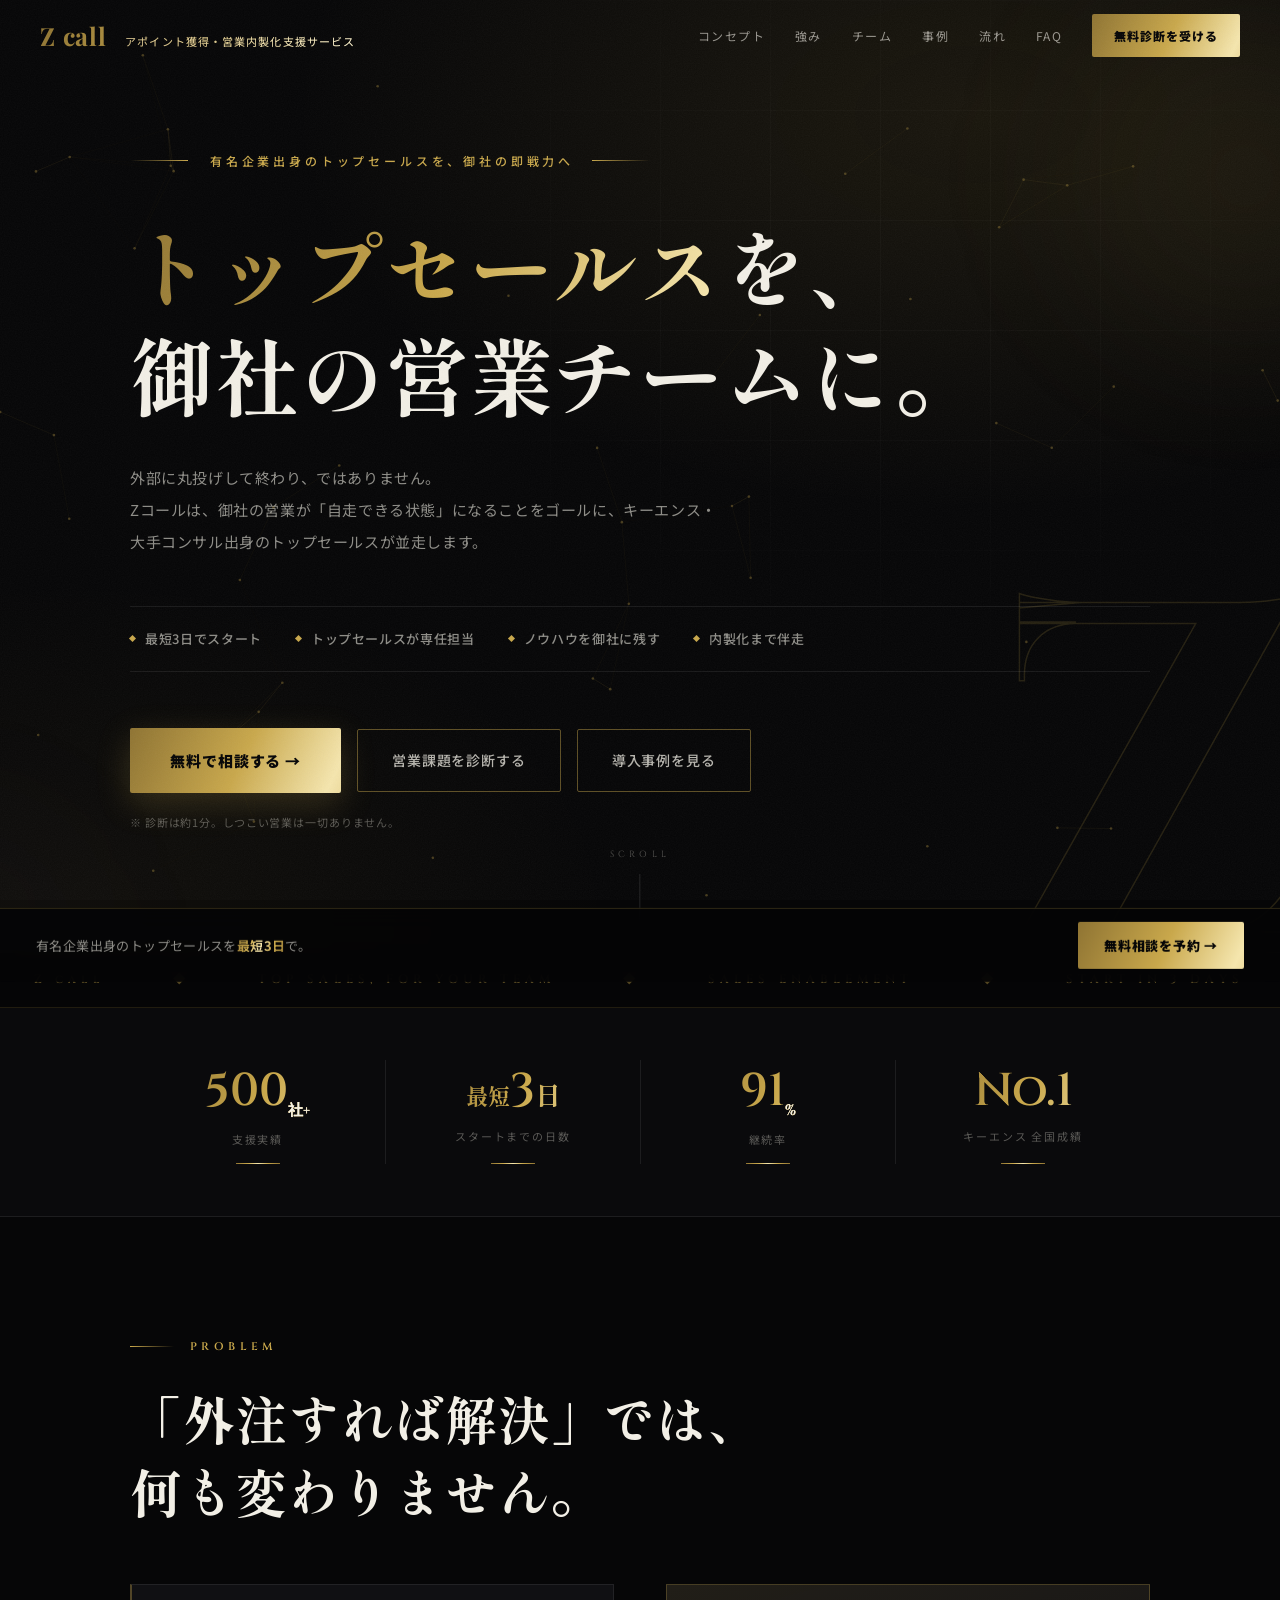
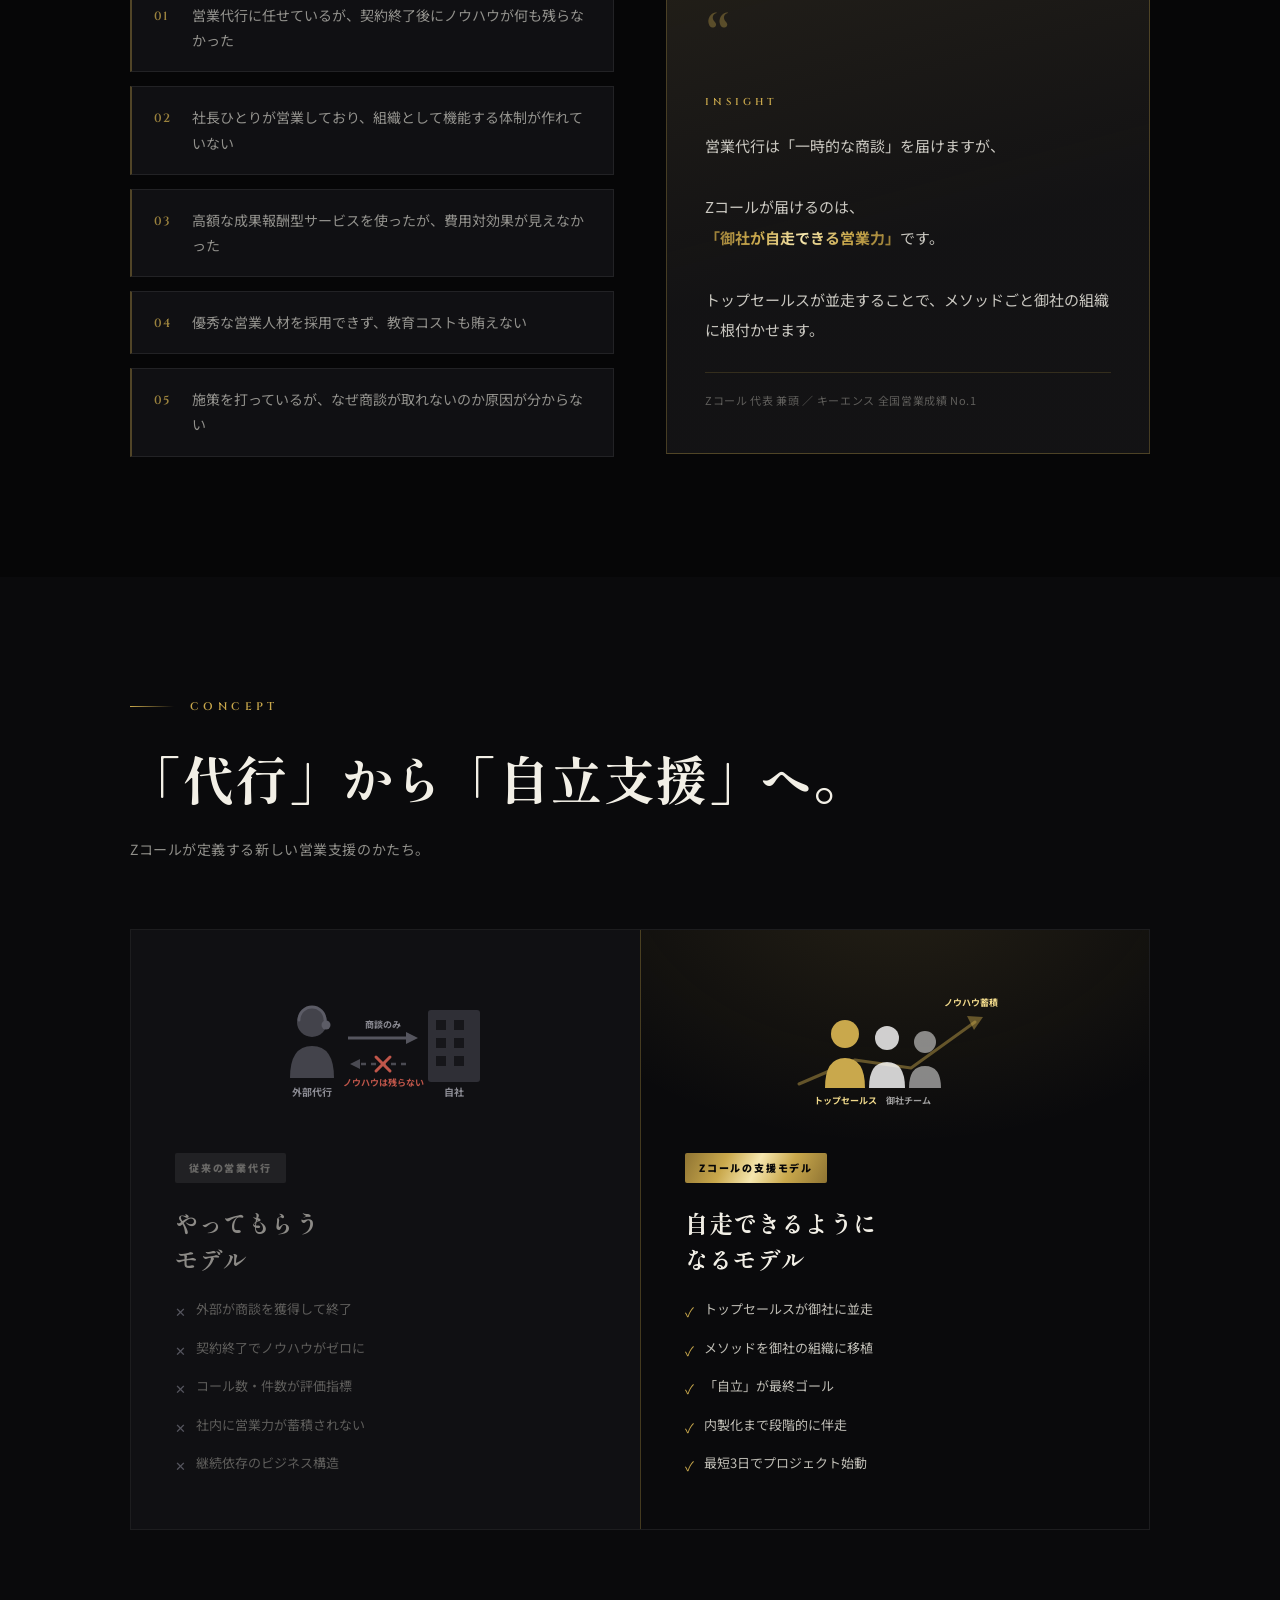
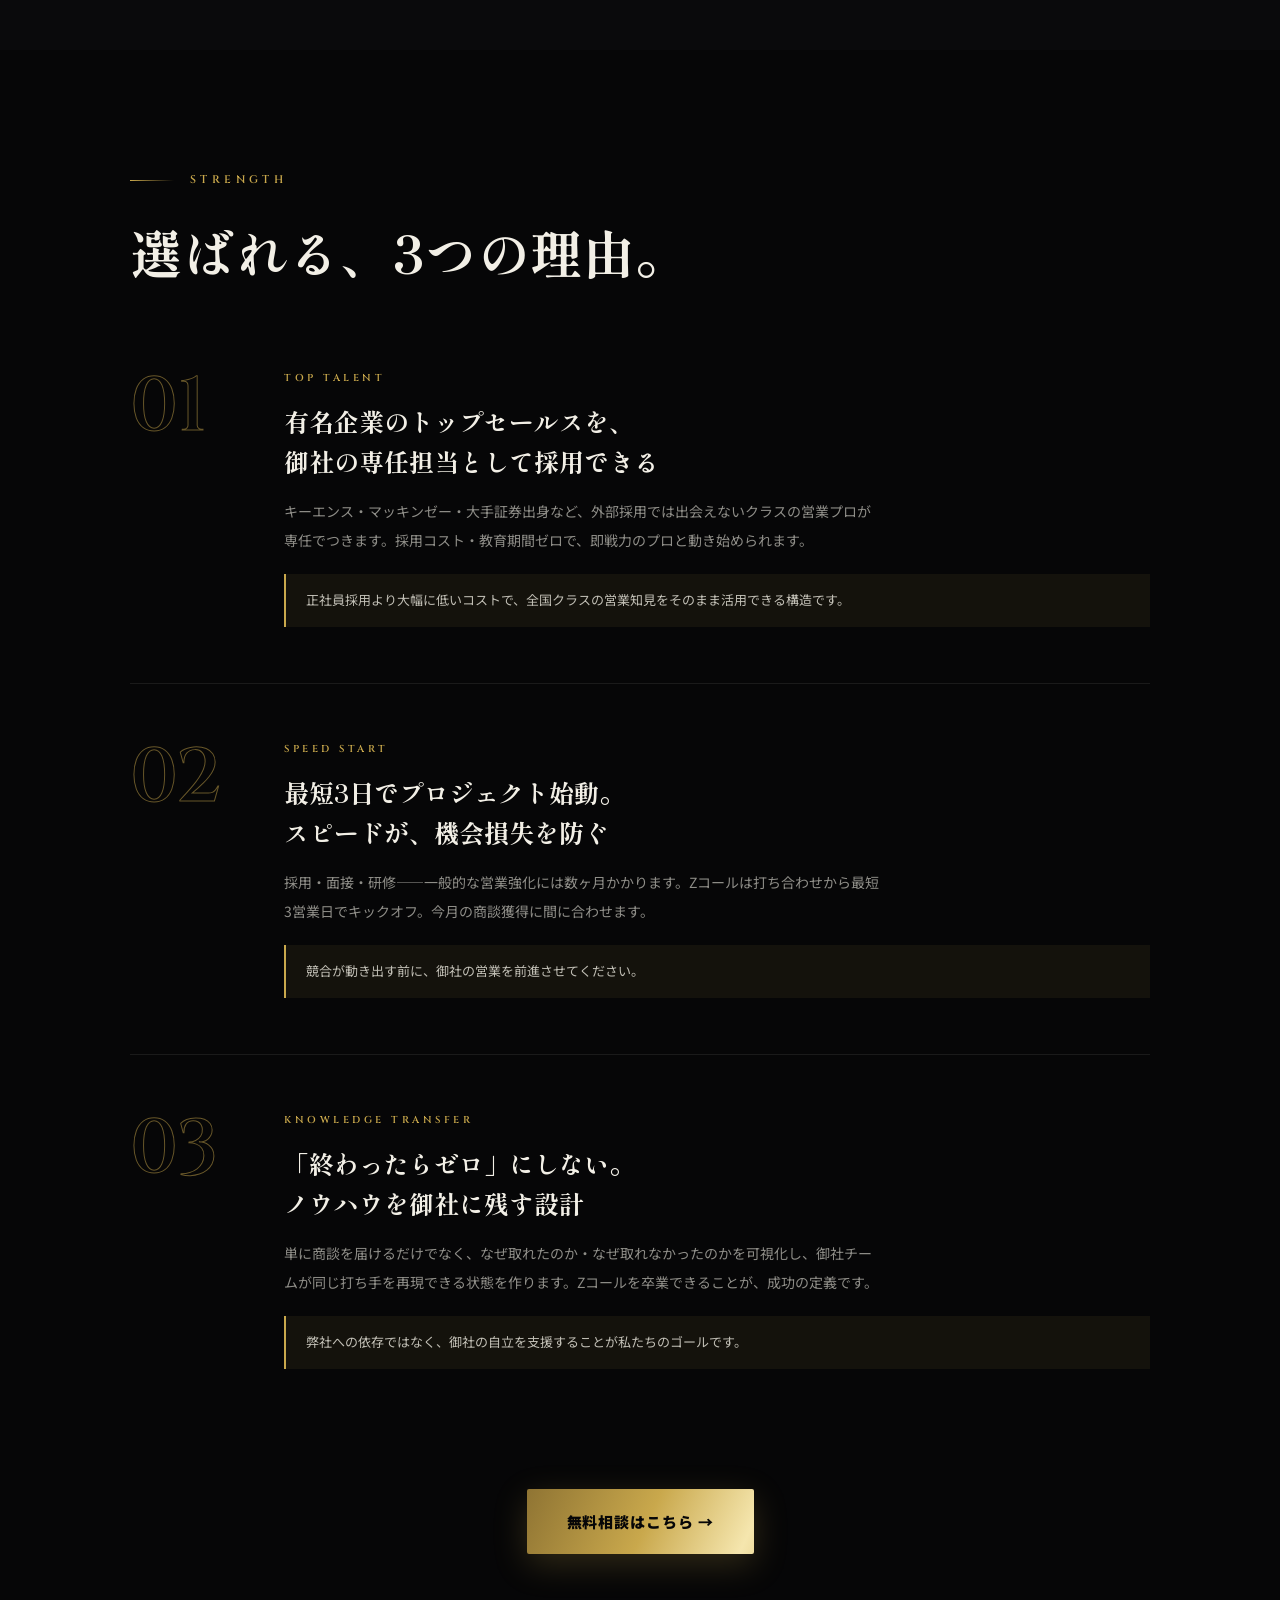
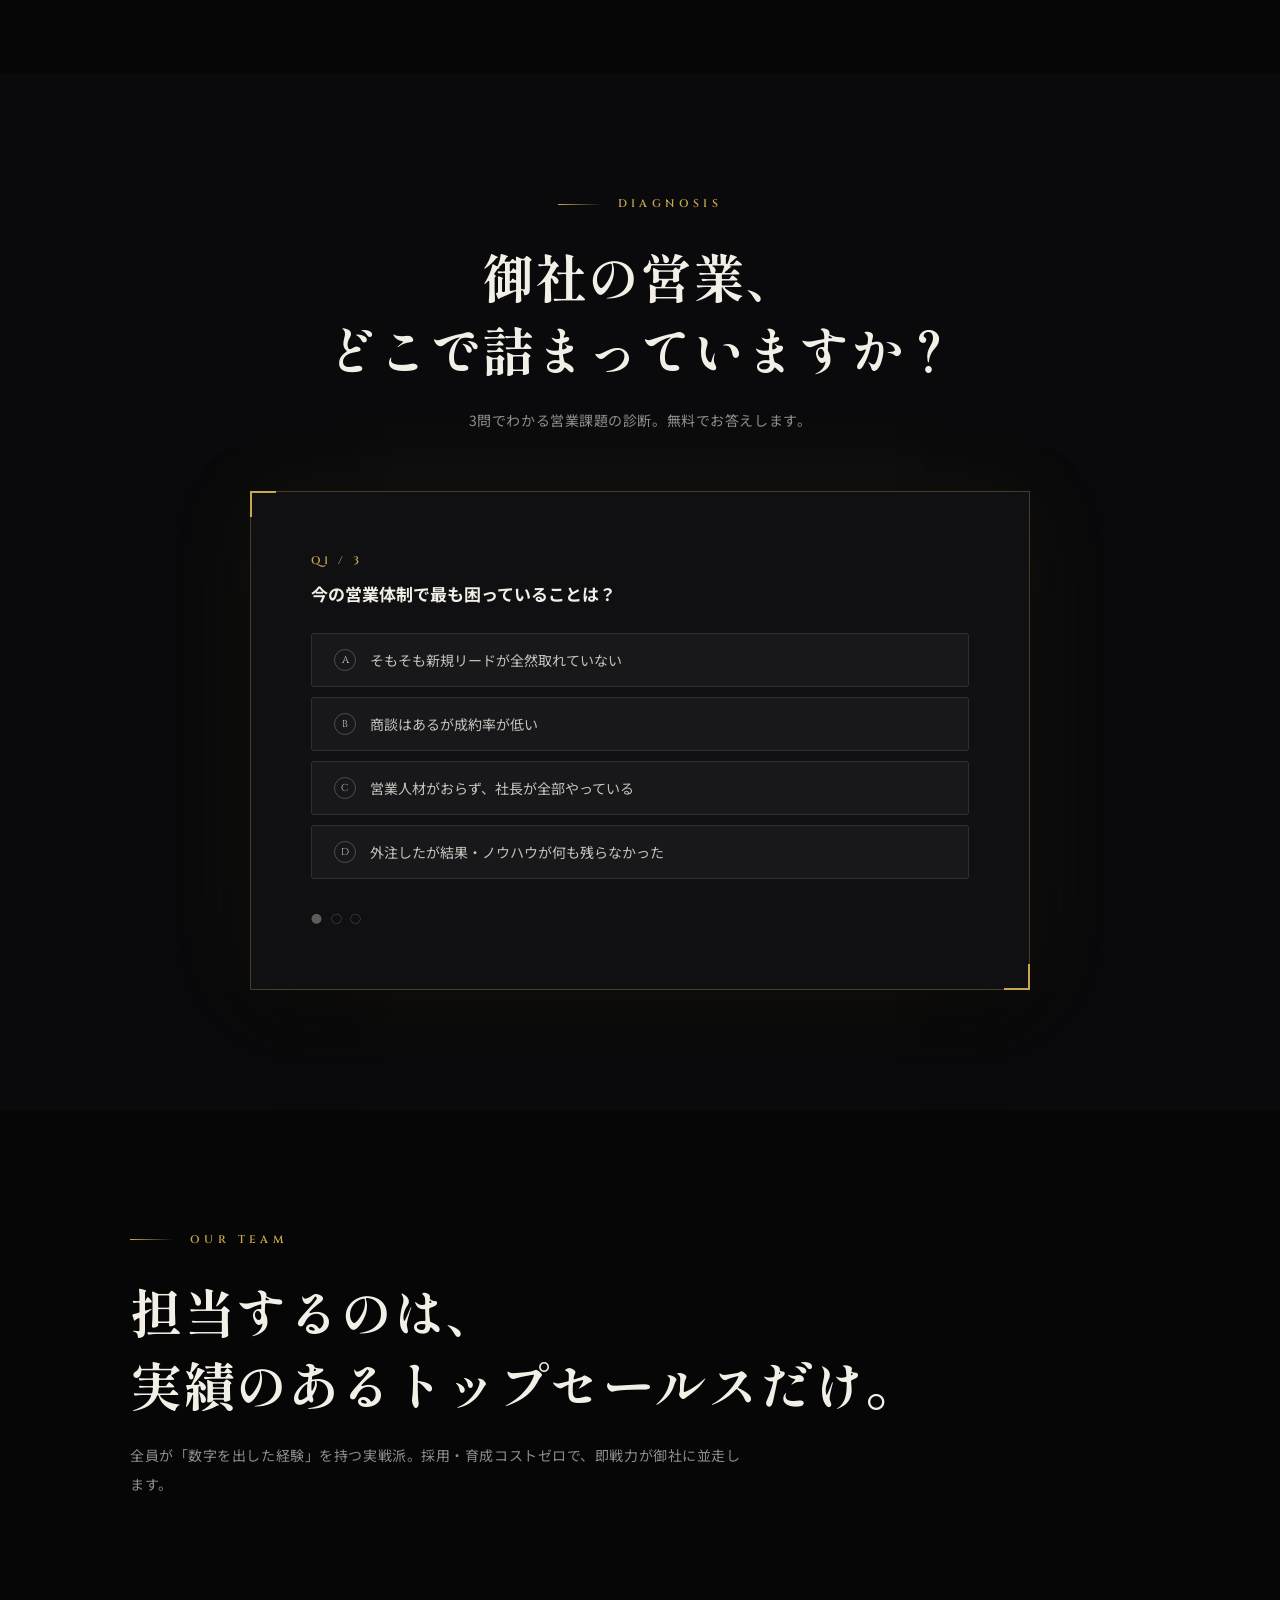
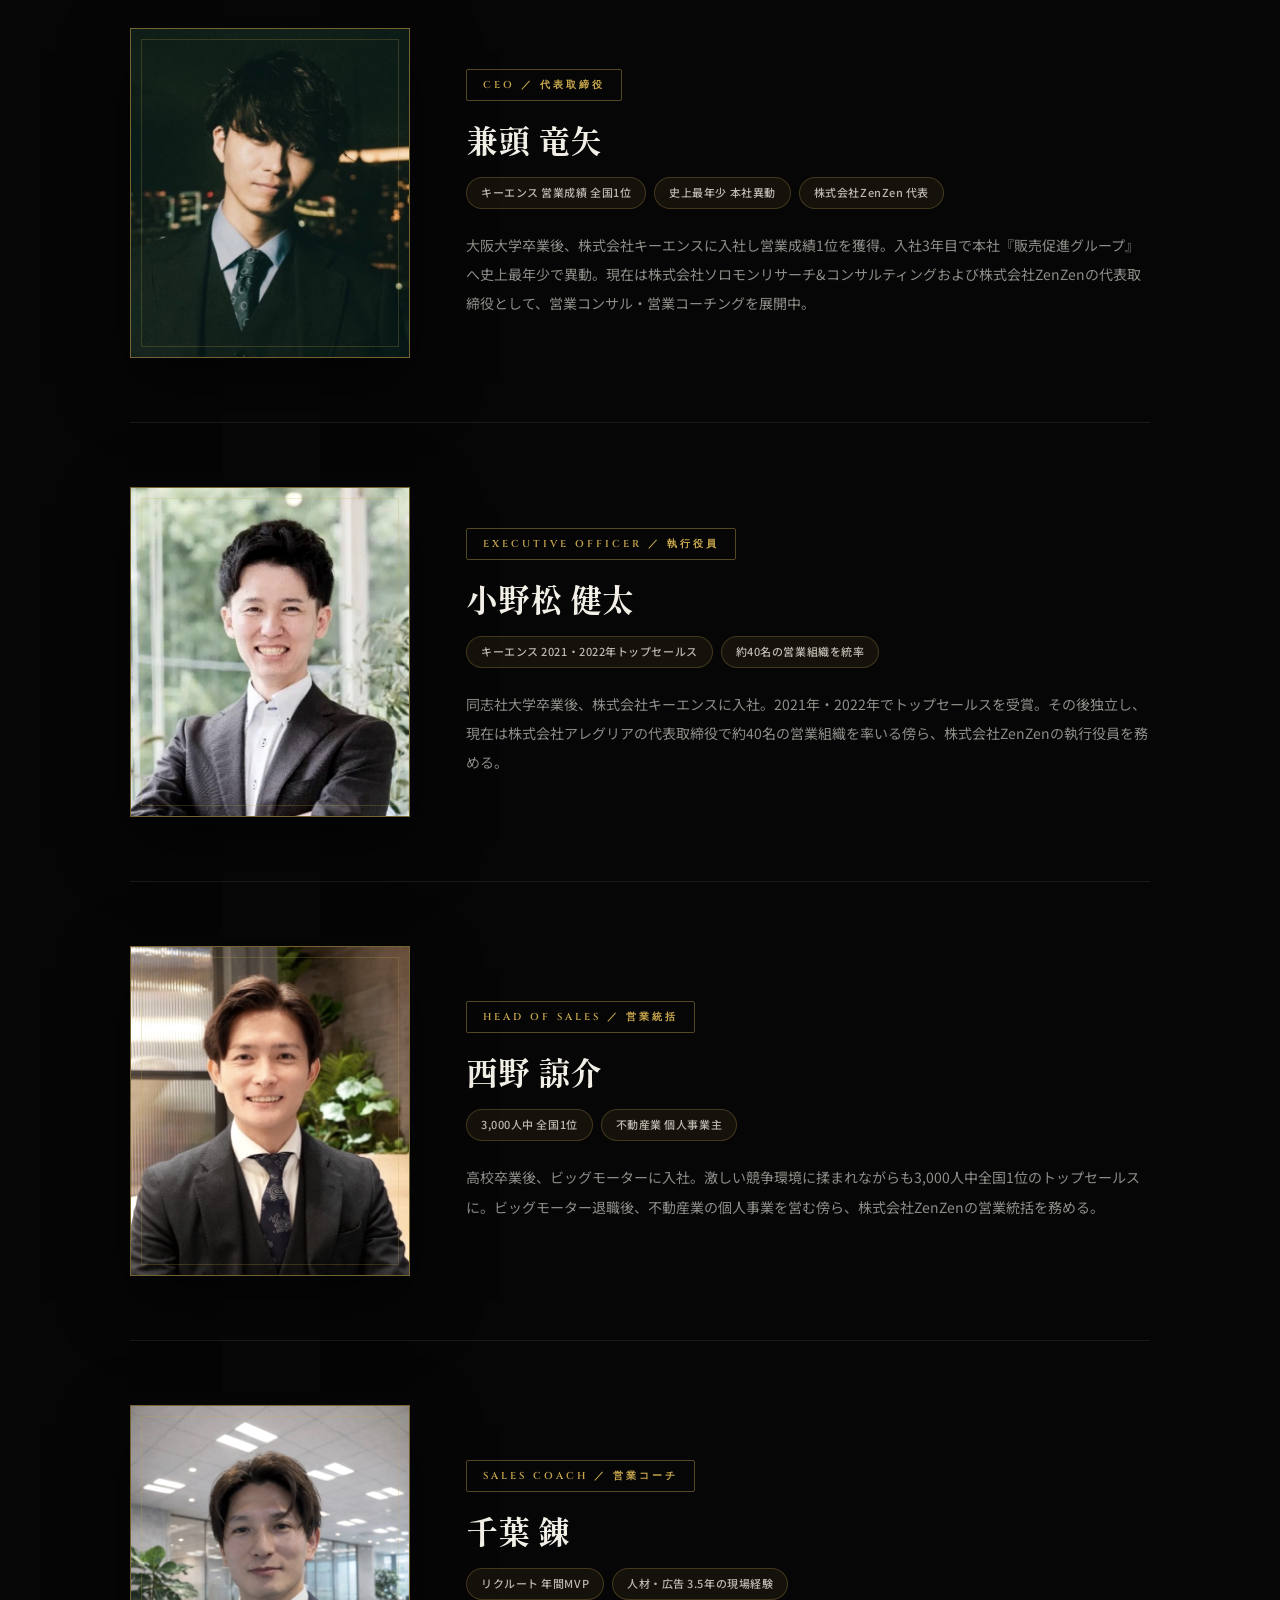
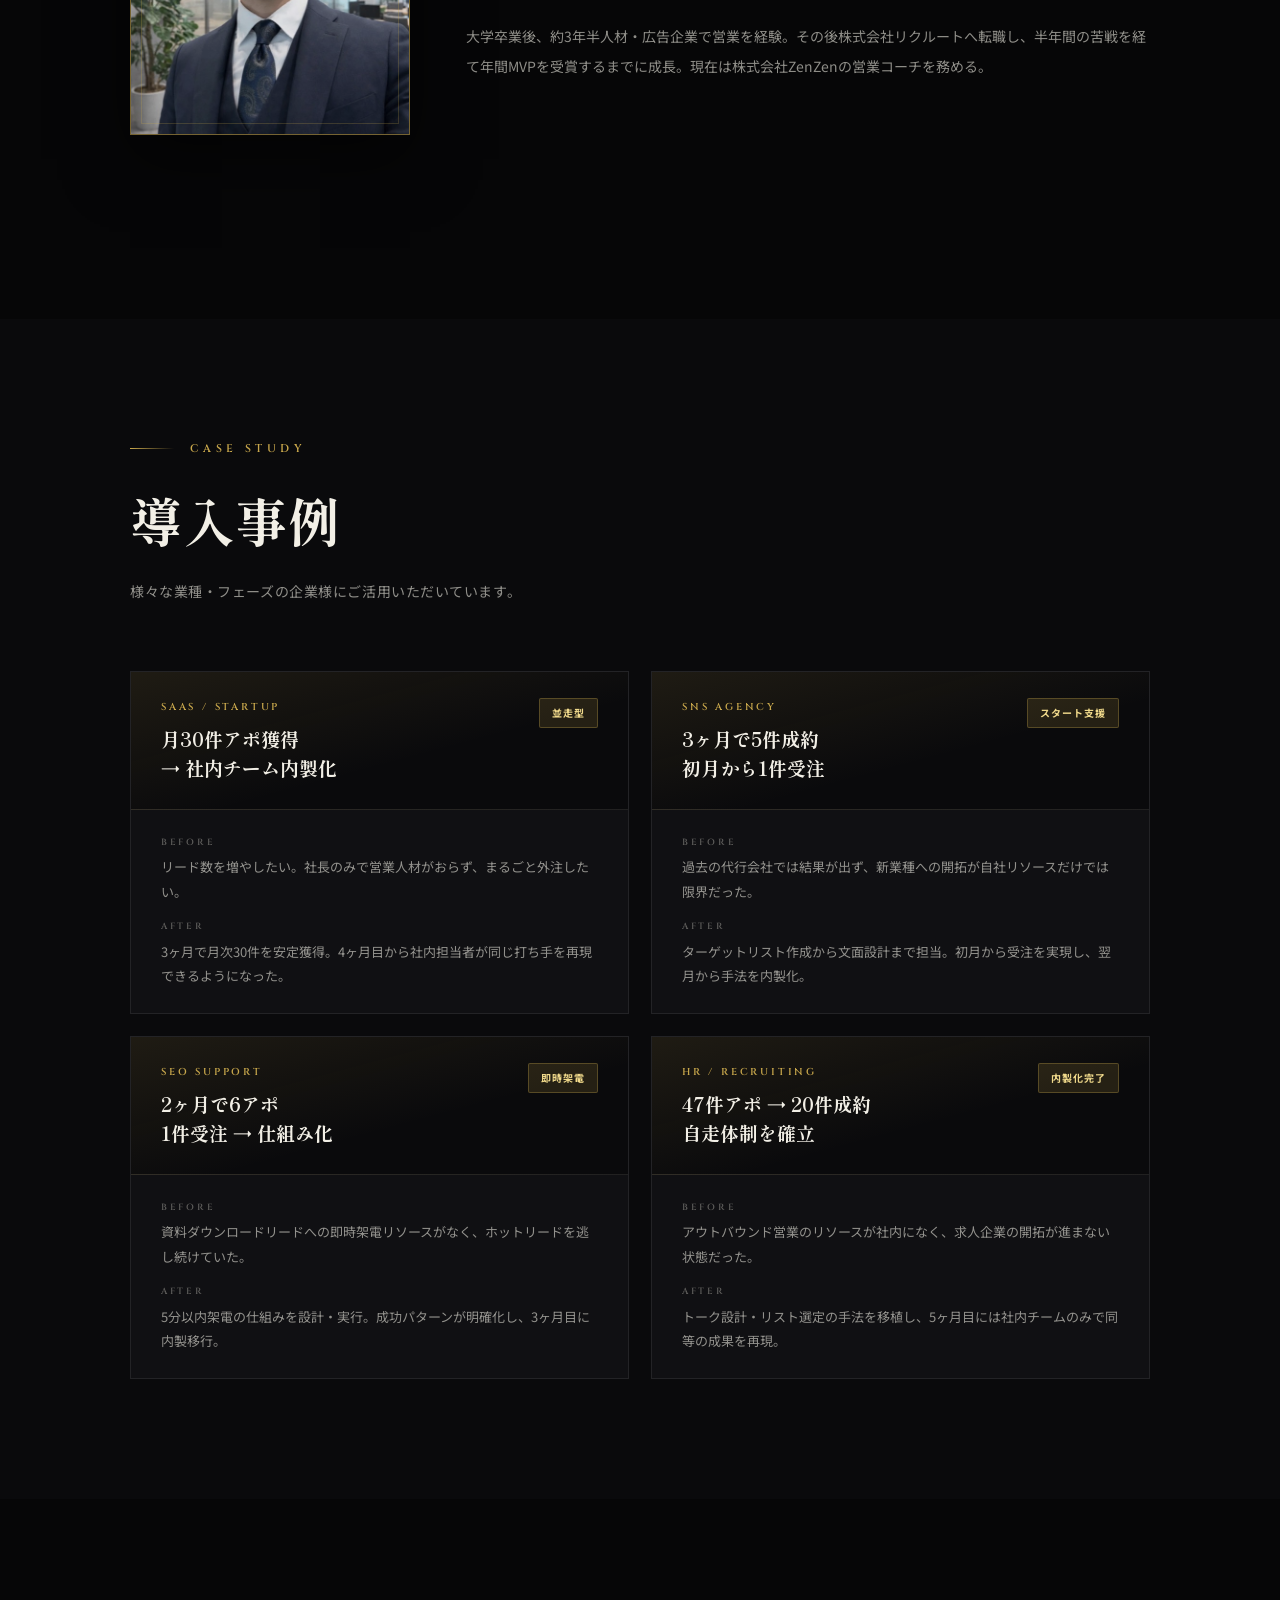
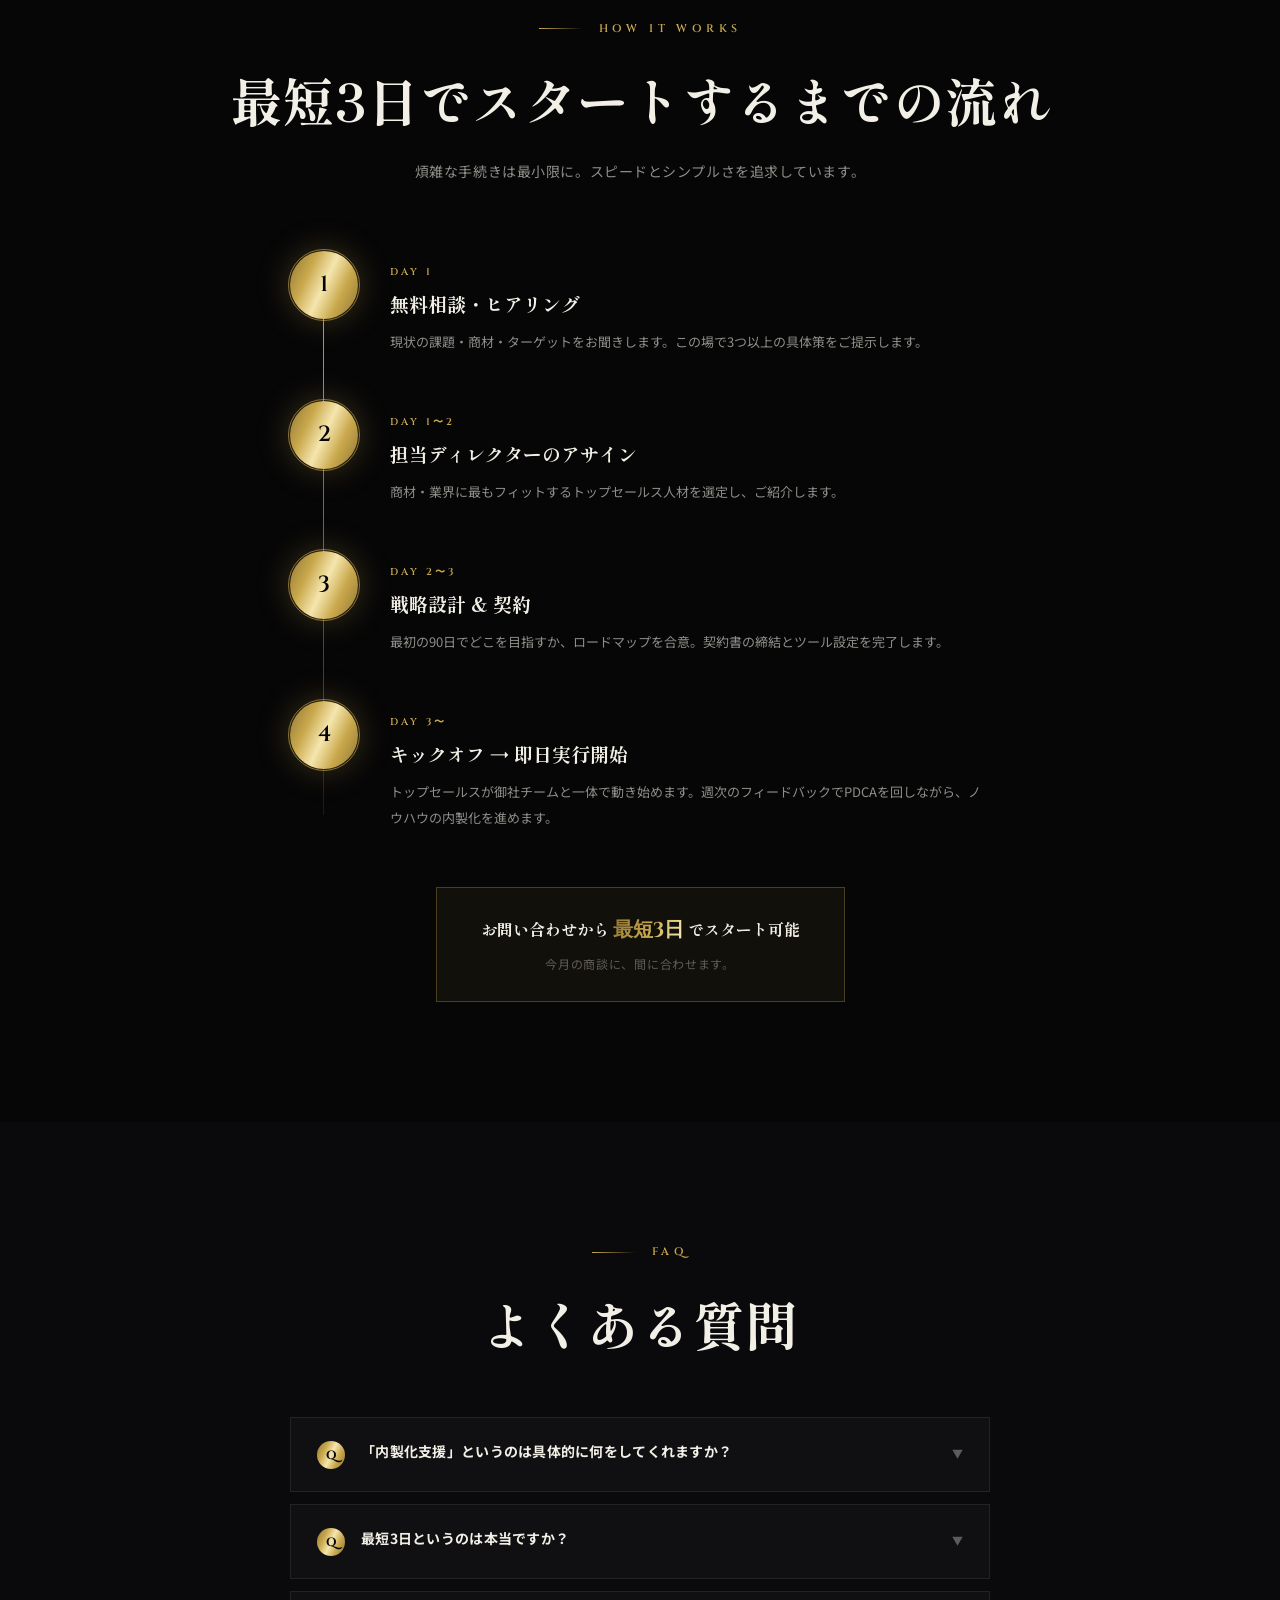
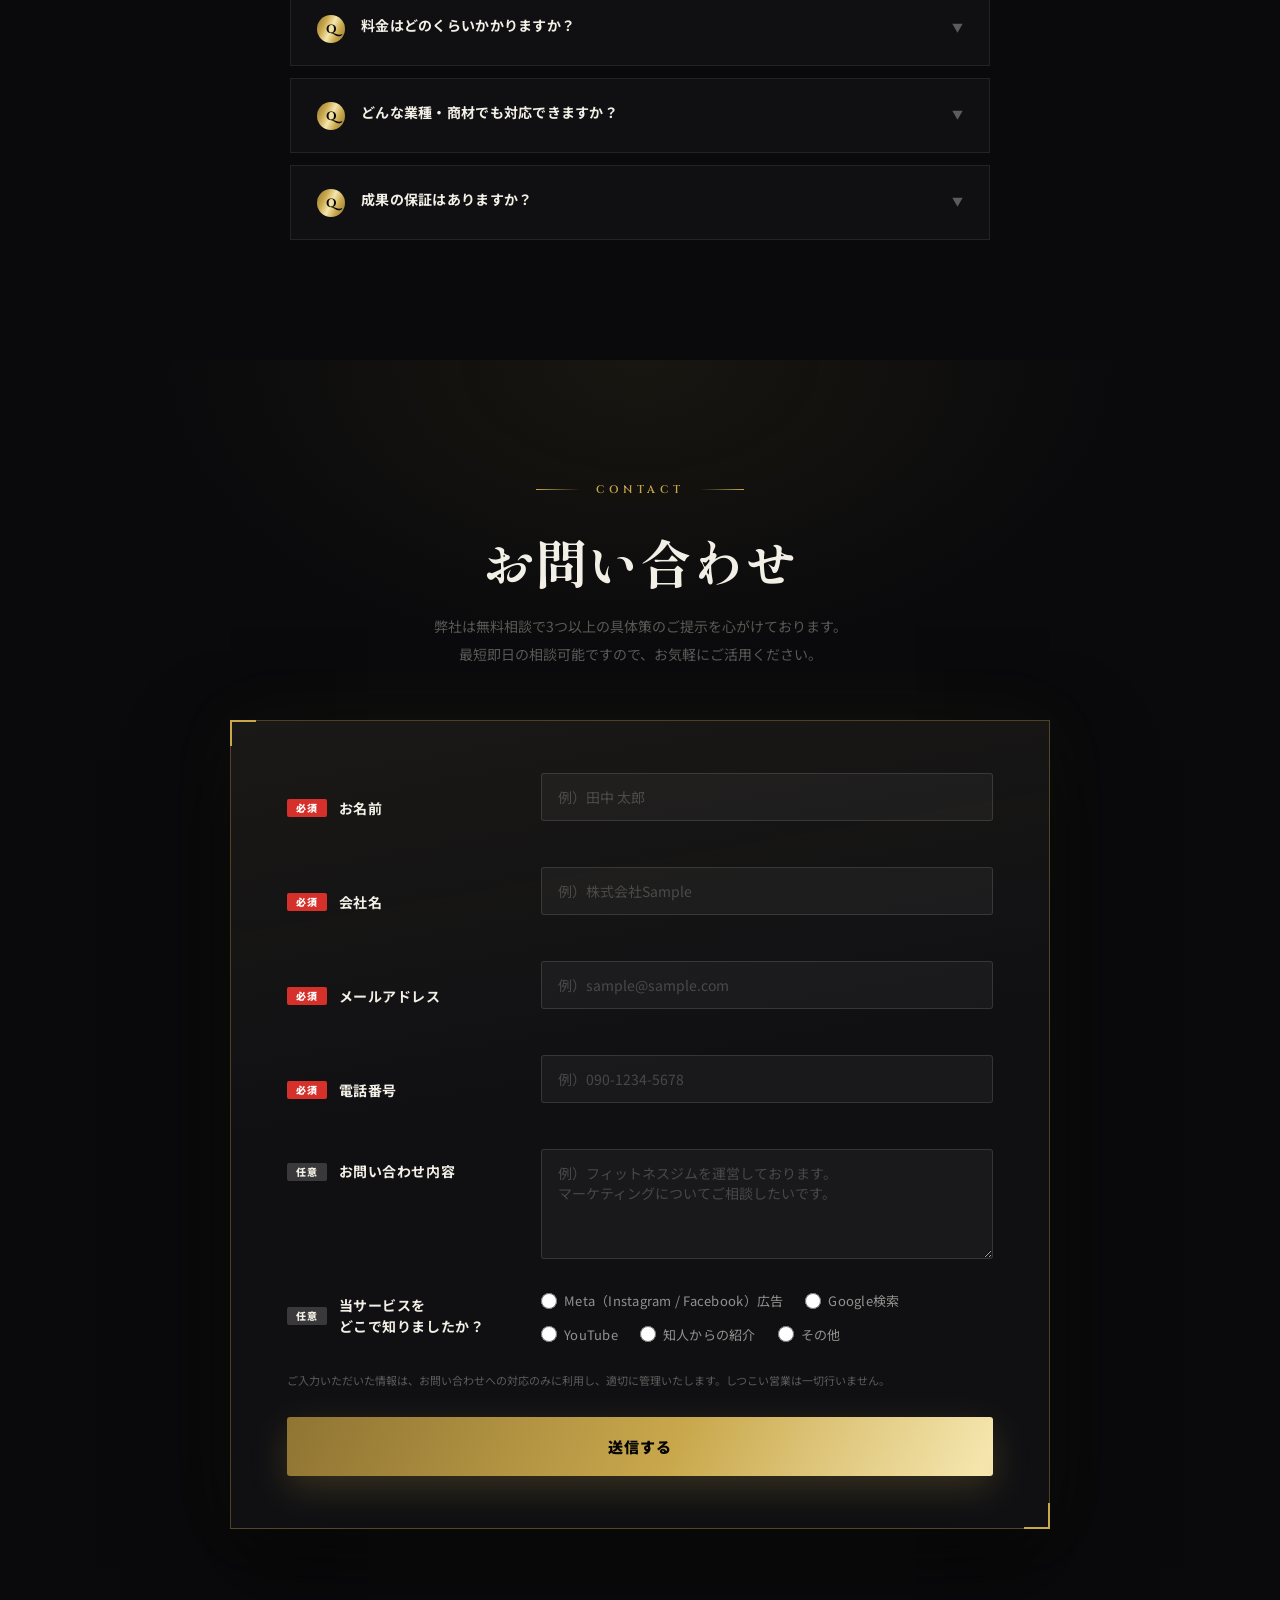
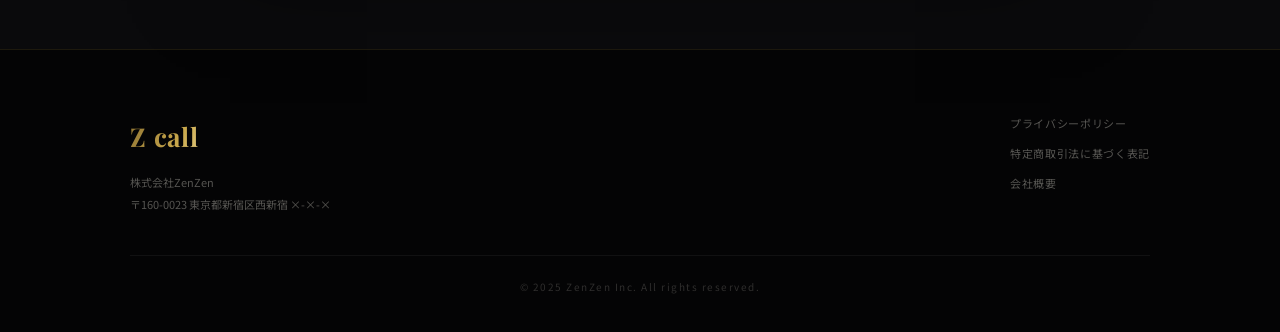
==== x/index.html @ 1d9b0eeb "X流入計測: /x 転送ページ追加+申込に流入元(UTM/参照元)を同梱" ====
<!DOCTYPE html>
<html lang="ja">
<head>
<meta charset="utf-8">
<title>Z call</title>
<meta name="robots" content="noindex">
<script>
(function(){
  var p=new URLSearchParams(location.search);
  var c=p.get('c')||'profile';
  location.replace('/?utm_source=x&utm_medium=social&utm_campaign='+encodeURIComponent(c));
})();
</script>
<meta http-equiv="refresh" content="0;url=/?utm_source=x&utm_medium=social&utm_campaign=profile">
</head>
<body></body>
</html>
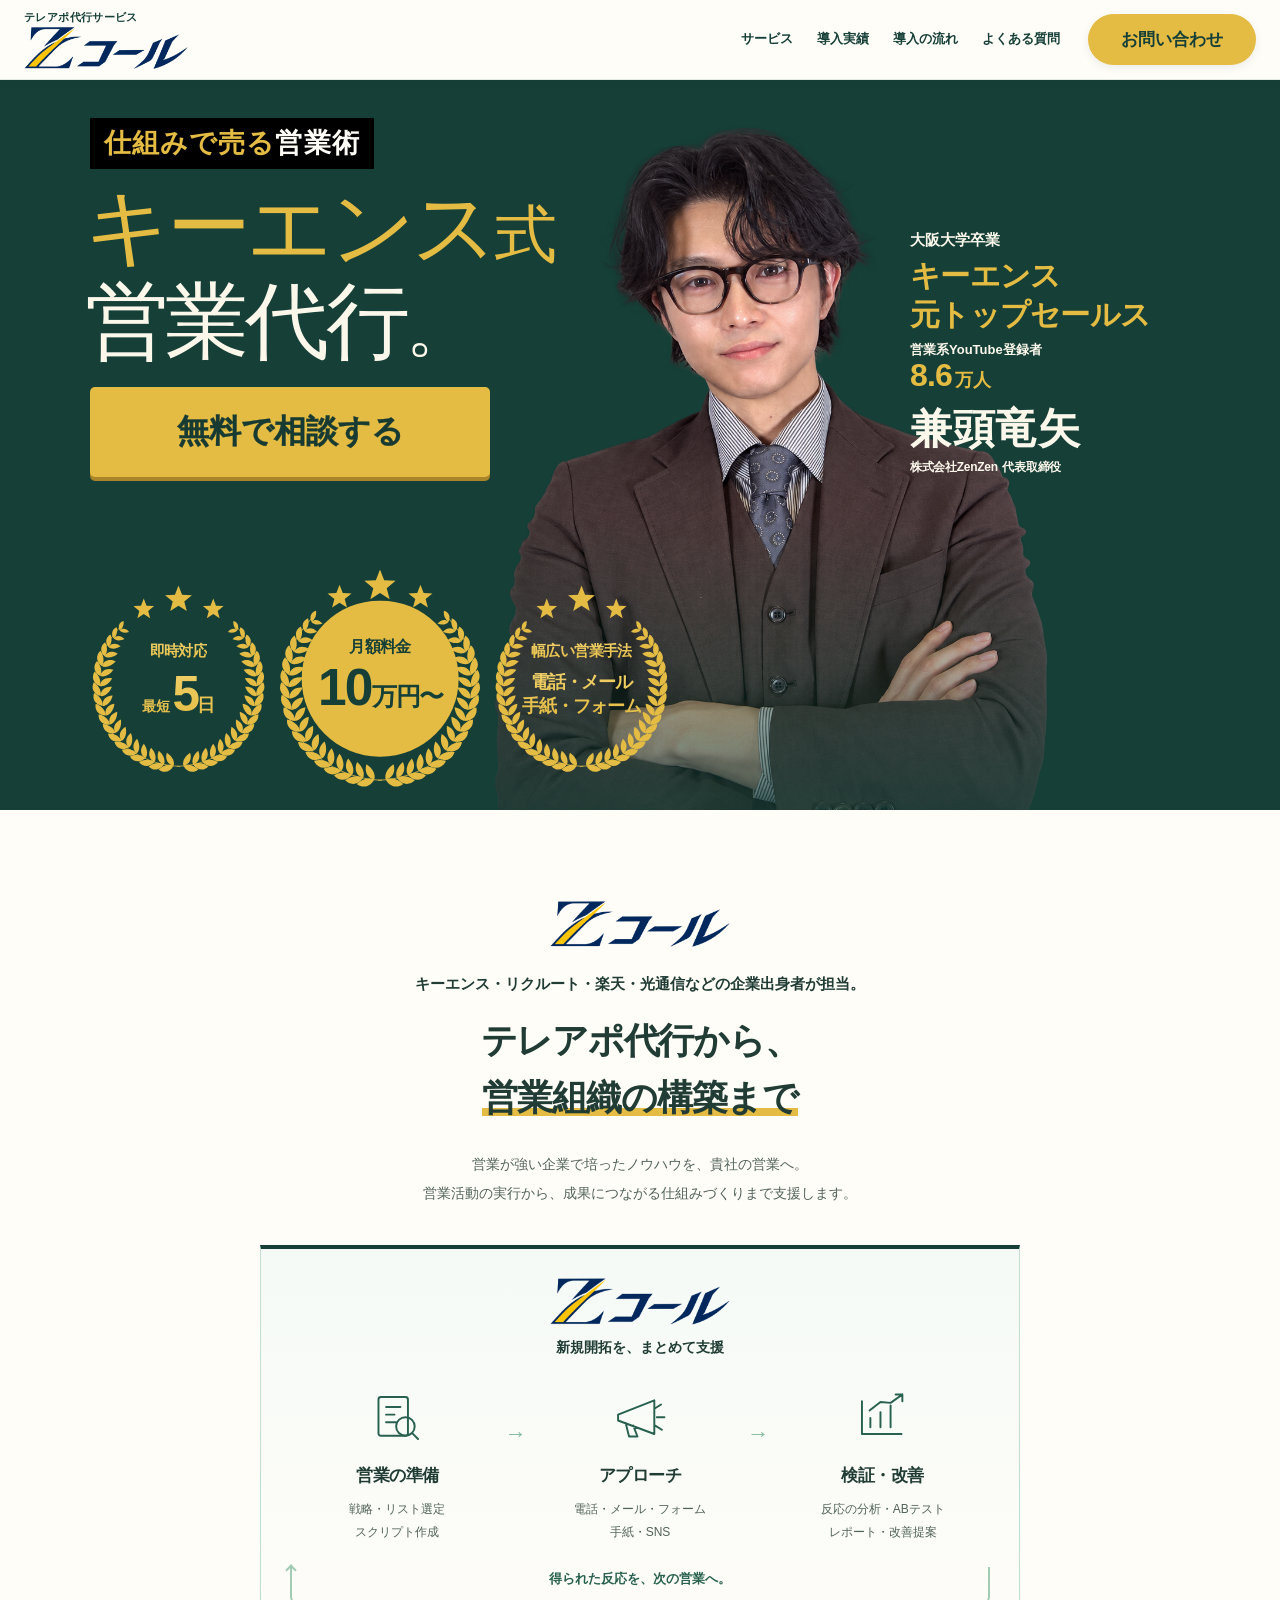
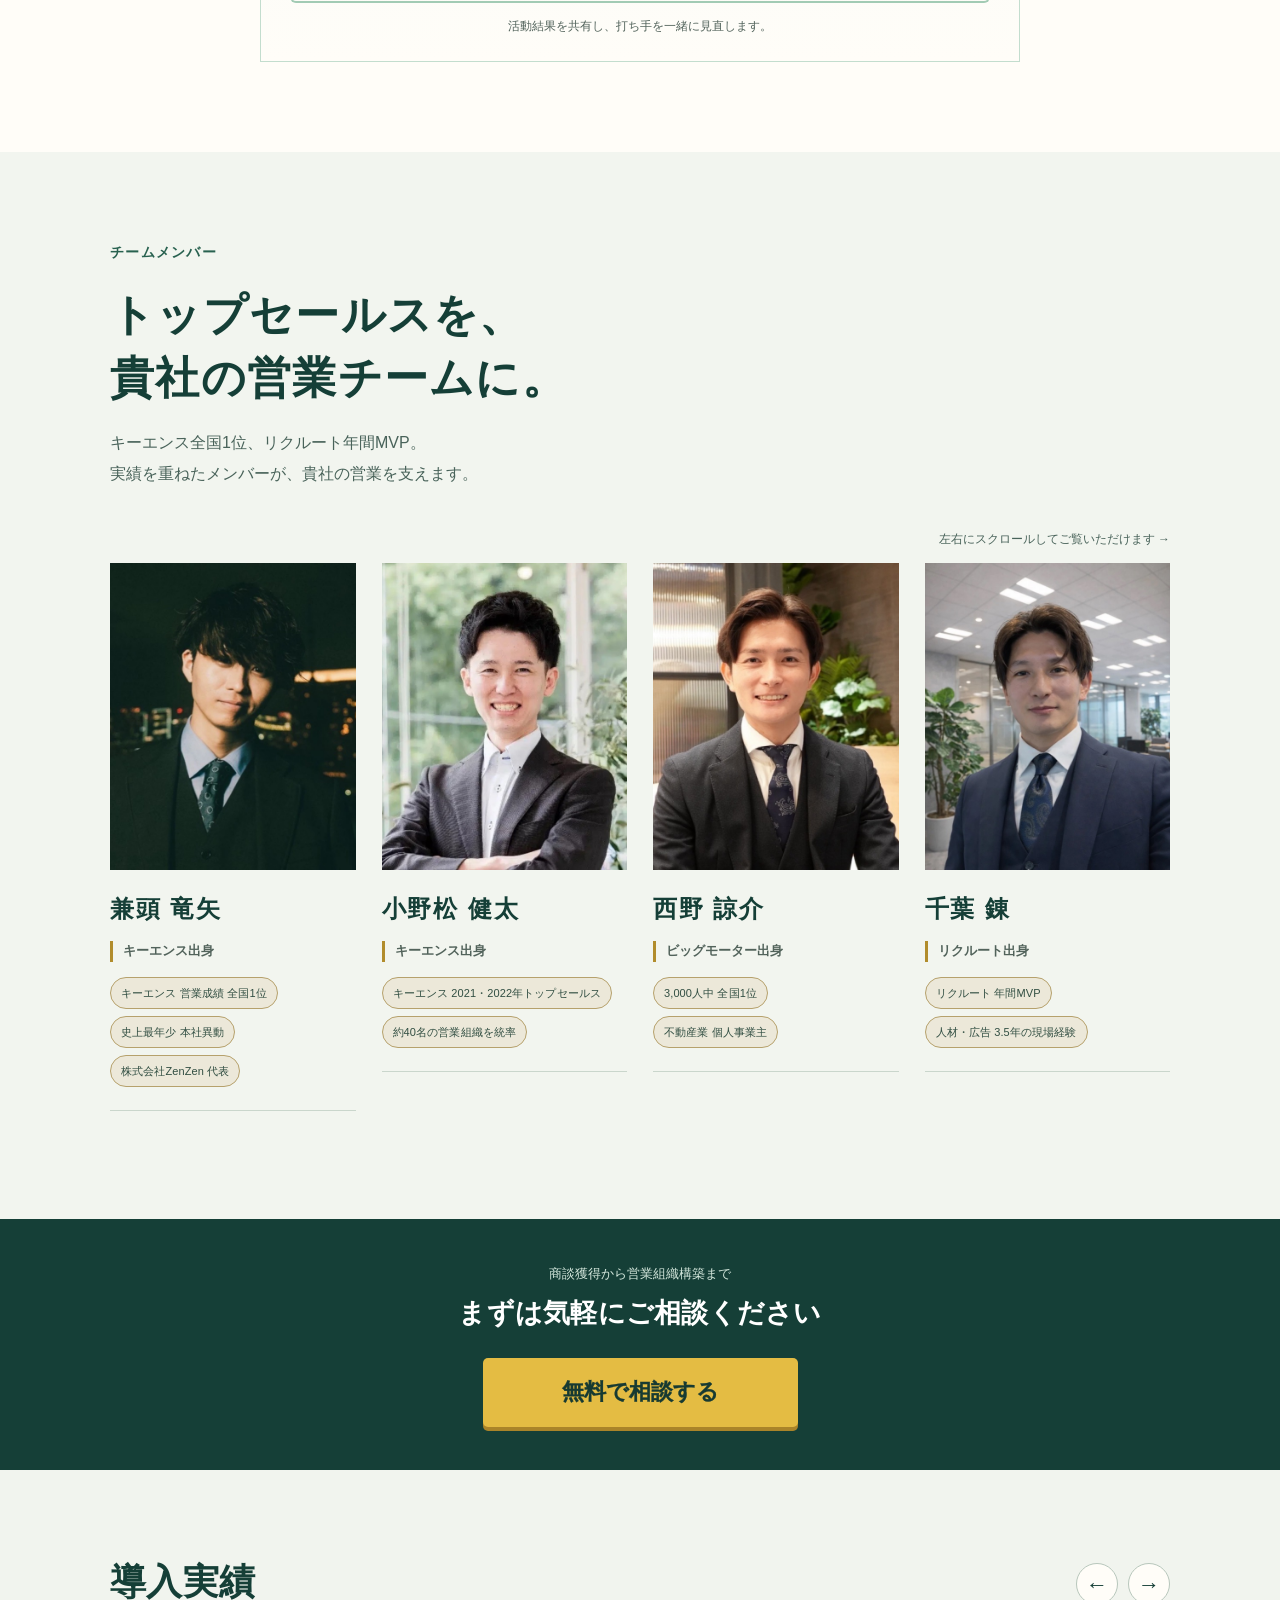
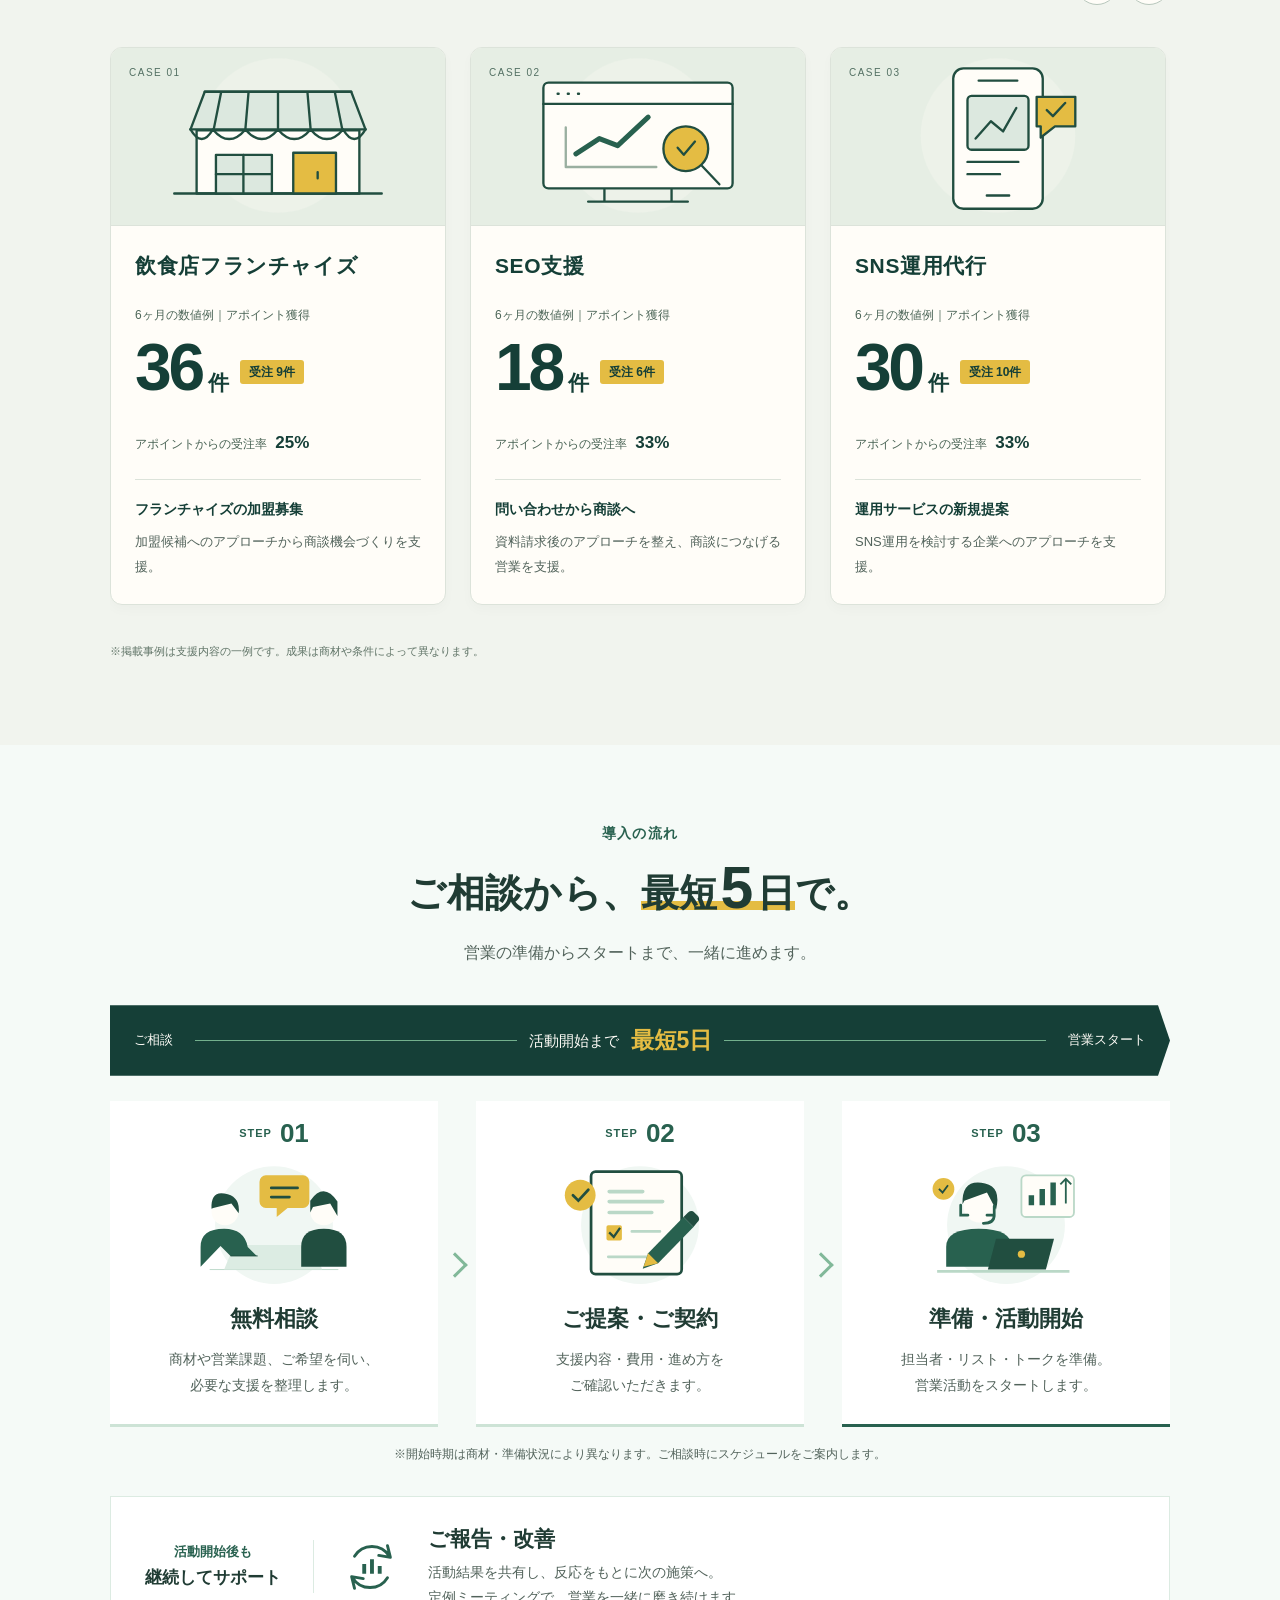
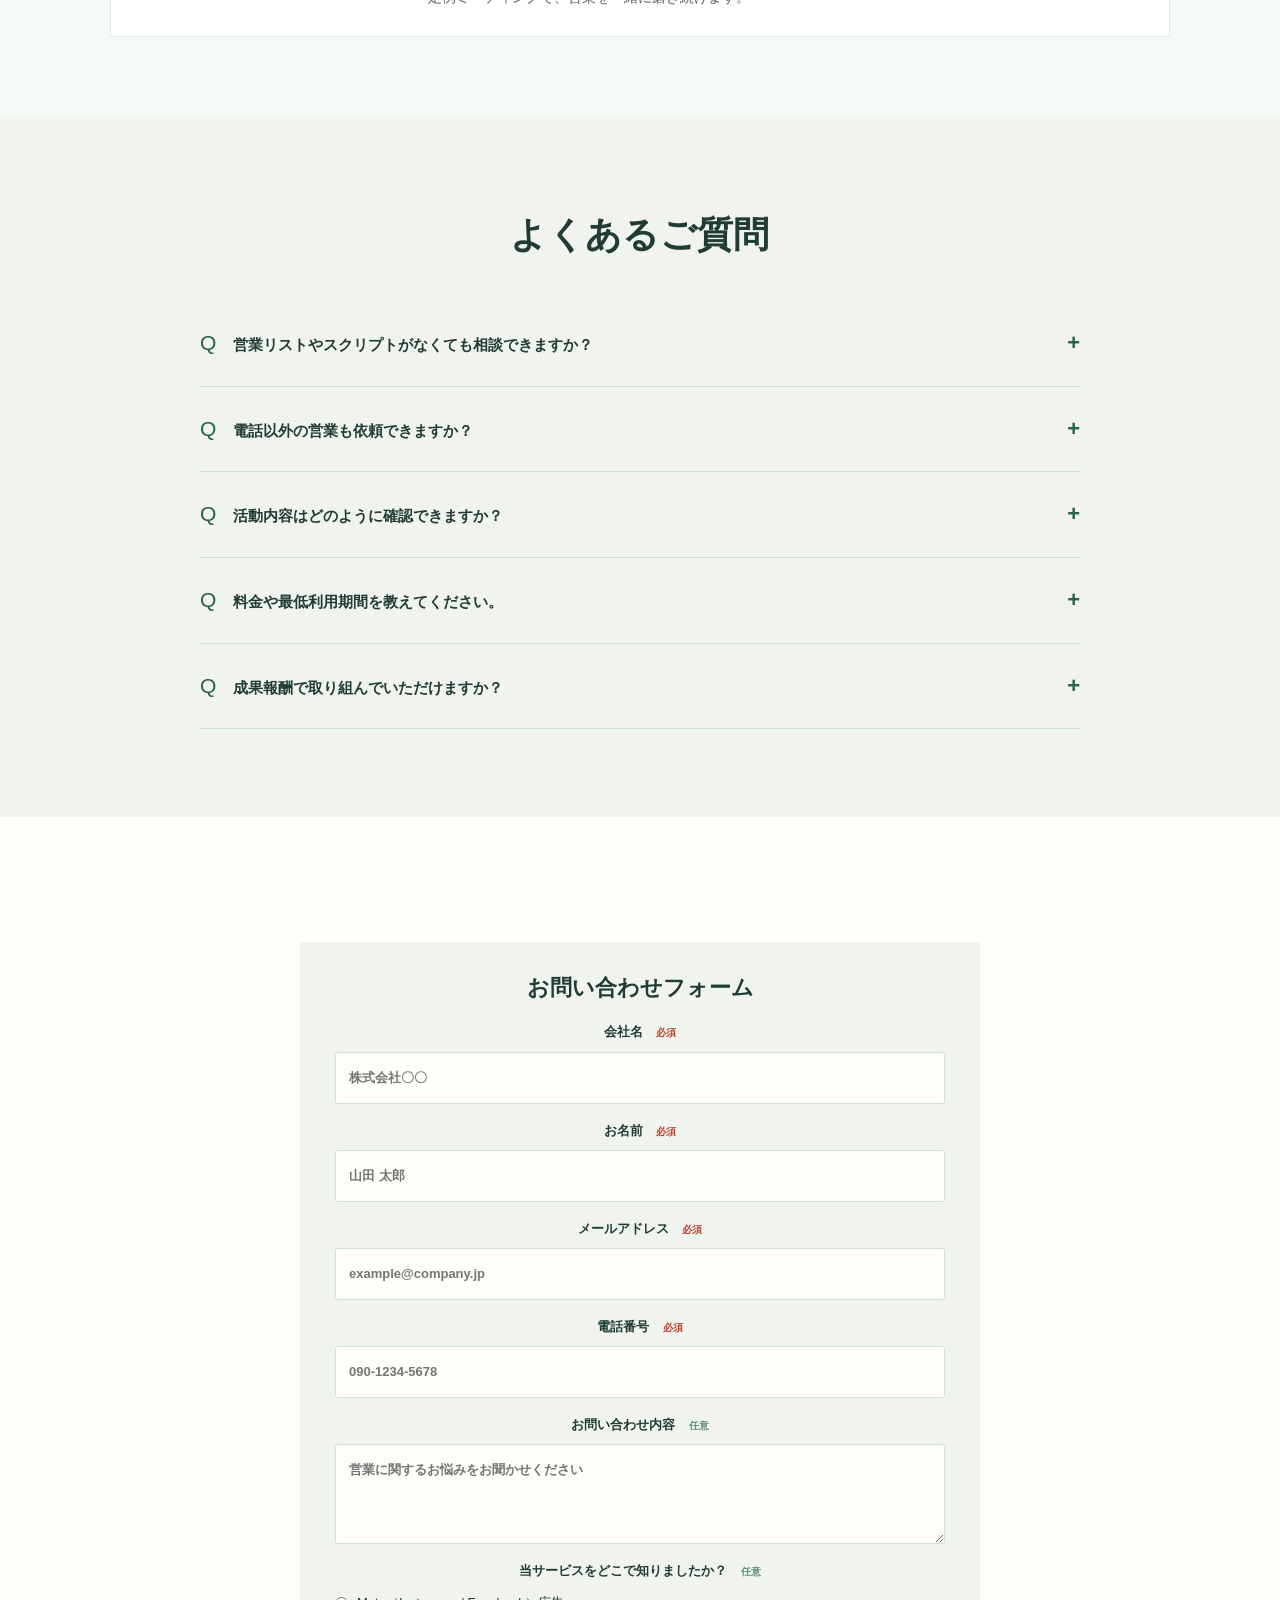
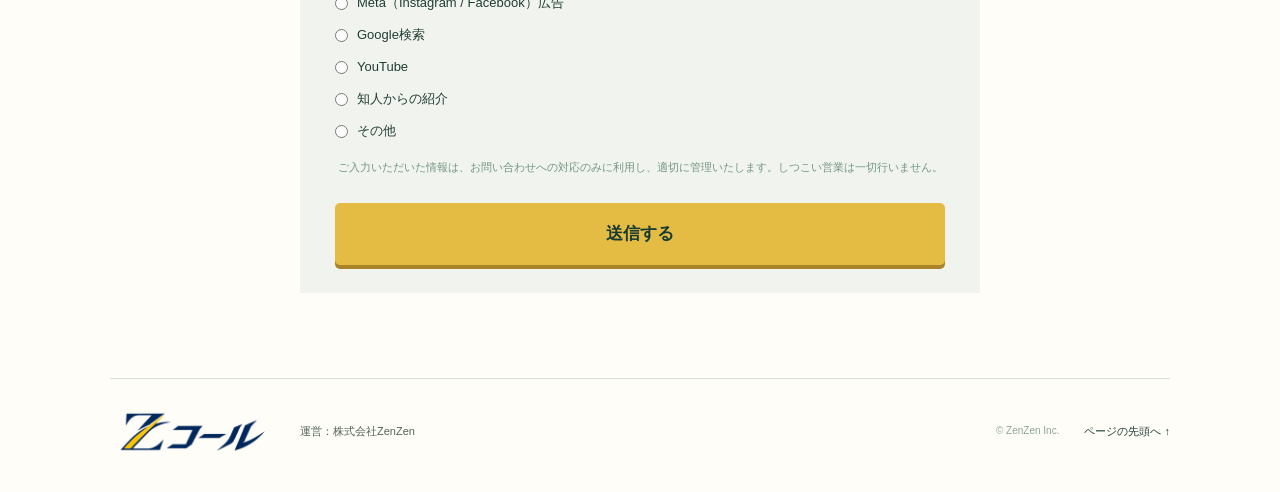
==== commit 58218008: "共有プレビュー修正: /x にOG/Twitterカードを追加、画像サイズ表記を実寸に Co-Authored-By: Claude Opus 5.5 <noreply@anthropic.com>" ====
--- a/x/index.html
+++ b/x/index.html
@@ -2,8 +2,23 @@
 <html lang="ja">
 <head>
 <meta charset="utf-8">
-<title>Z call</title>
+<title>Zコール｜仕組みで売る、キーエンス式営業代行</title>
 <meta name="robots" content="noindex">
+<meta name="description" content="仕組みで売る営業術。キーエンス式営業代行のZコール。月額10万円〜、電話・メール・手紙・フォームで新規開拓を支援します。">
+<meta property="og:type" content="website">
+<meta property="og:locale" content="ja_JP">
+<meta property="og:site_name" content="Zコール">
+<meta property="og:title" content="Zコール｜仕組みで売る、キーエンス式営業代行">
+<meta property="og:description" content="仕組みで売る営業術。キーエンス式営業代行のZコール。月額10万円〜、電話・メール・手紙・フォームで新規開拓を支援します。">
+<meta property="og:url" content="https://zenzen.co.jp/">
+<meta property="og:image" content="https://zenzen.co.jp/assets/og-x-final-20261001.jpg">
+<meta property="og:image:width" content="1163">
+<meta property="og:image:height" content="630">
+<meta name="twitter:card" content="summary_large_image">
+<meta name="twitter:title" content="Zコール｜仕組みで売る、キーエンス式営業代行">
+<meta name="twitter:description" content="仕組みで売る営業術。キーエンス式営業代行のZコール。月額10万円〜、電話・メール・手紙・フォームで新規開拓を支援します。">
+<meta name="twitter:image" content="https://zenzen.co.jp/assets/og-x-final-20261001.jpg">
+
 <script>
 (function(){
   var p=new URLSearchParams(location.search);
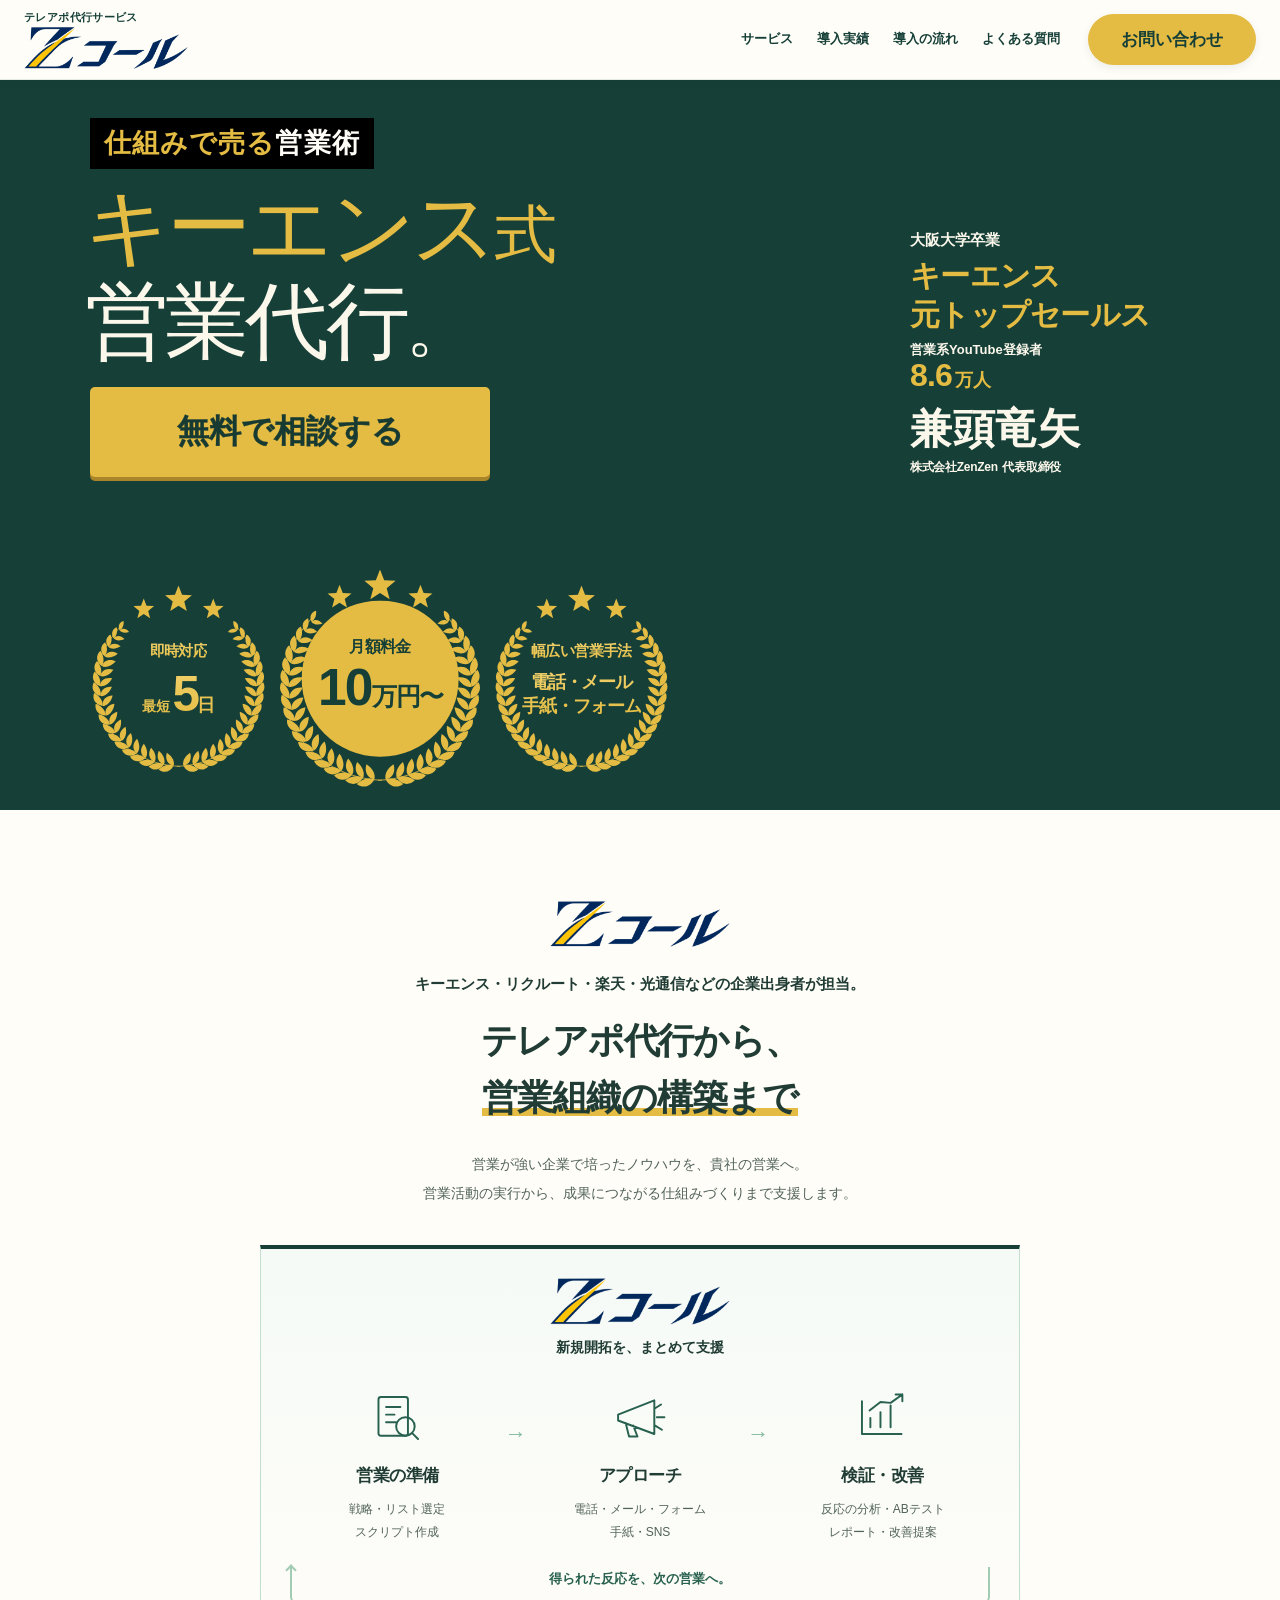
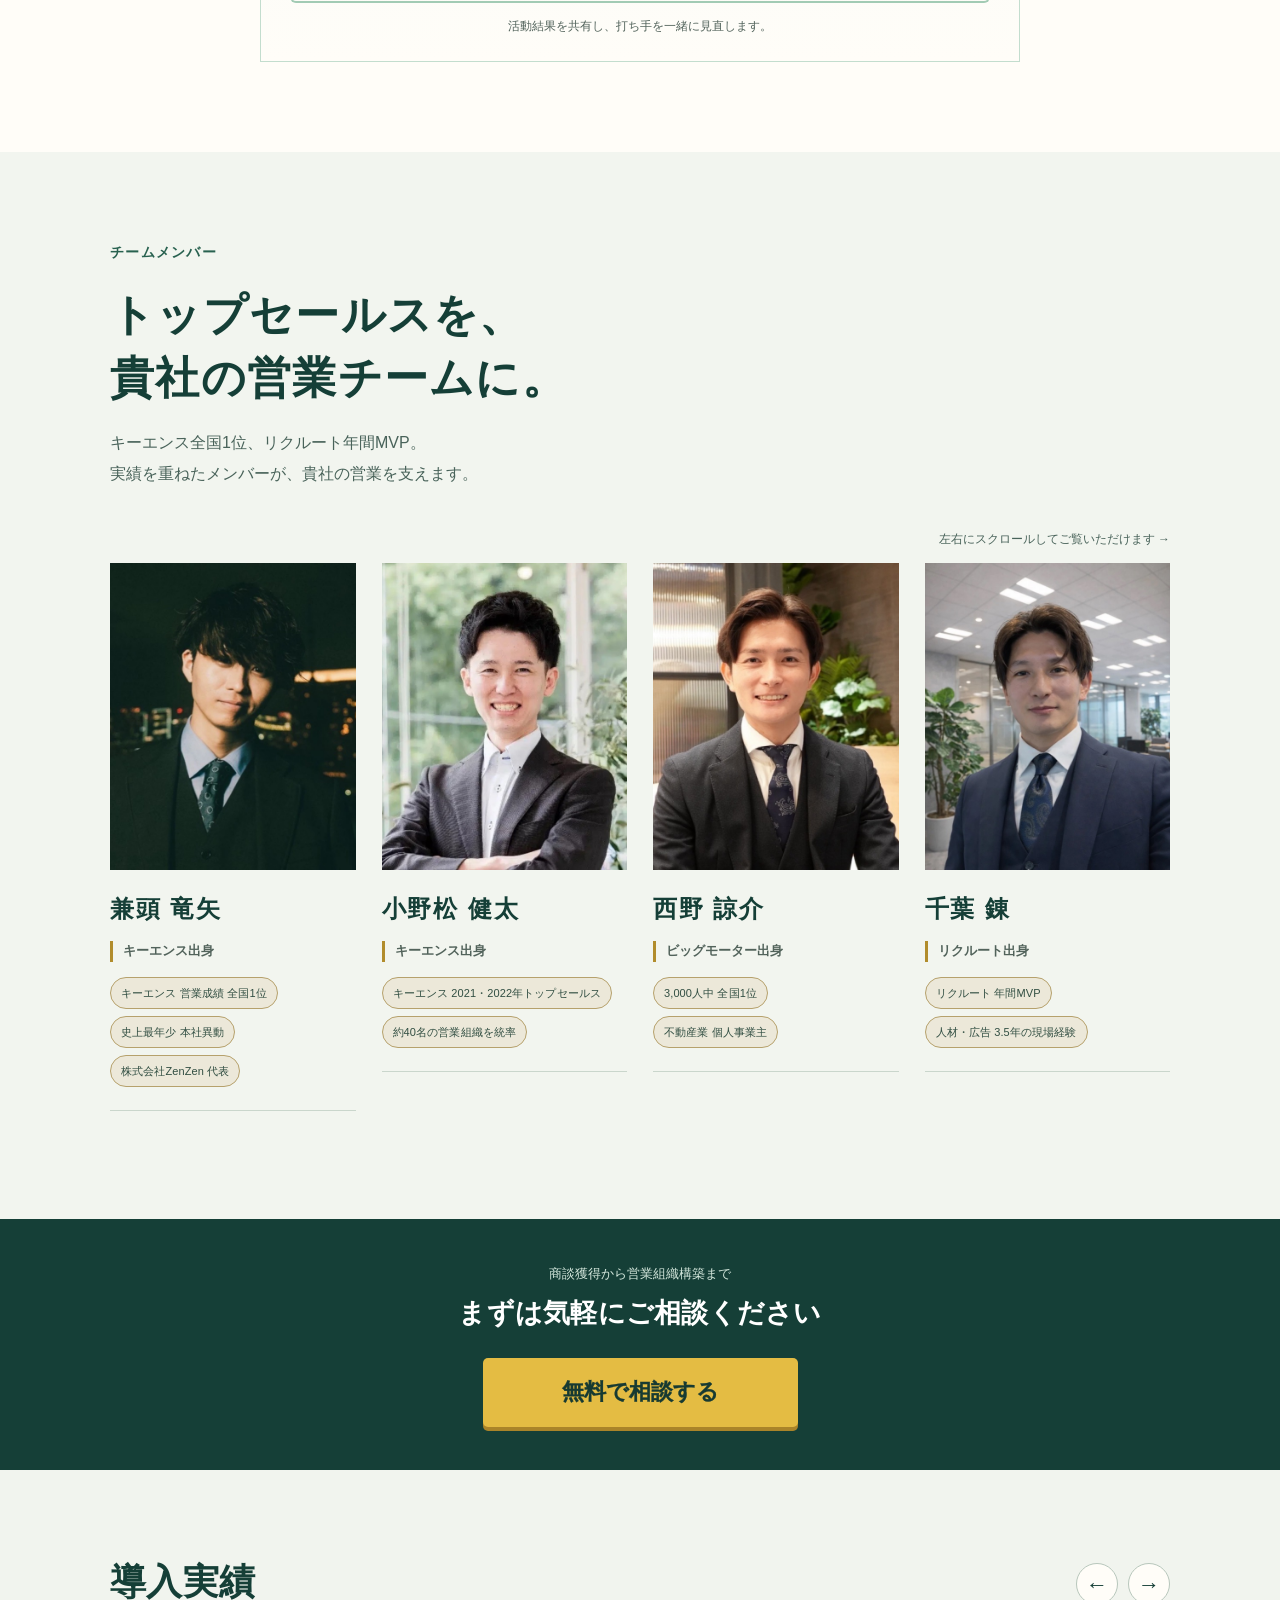
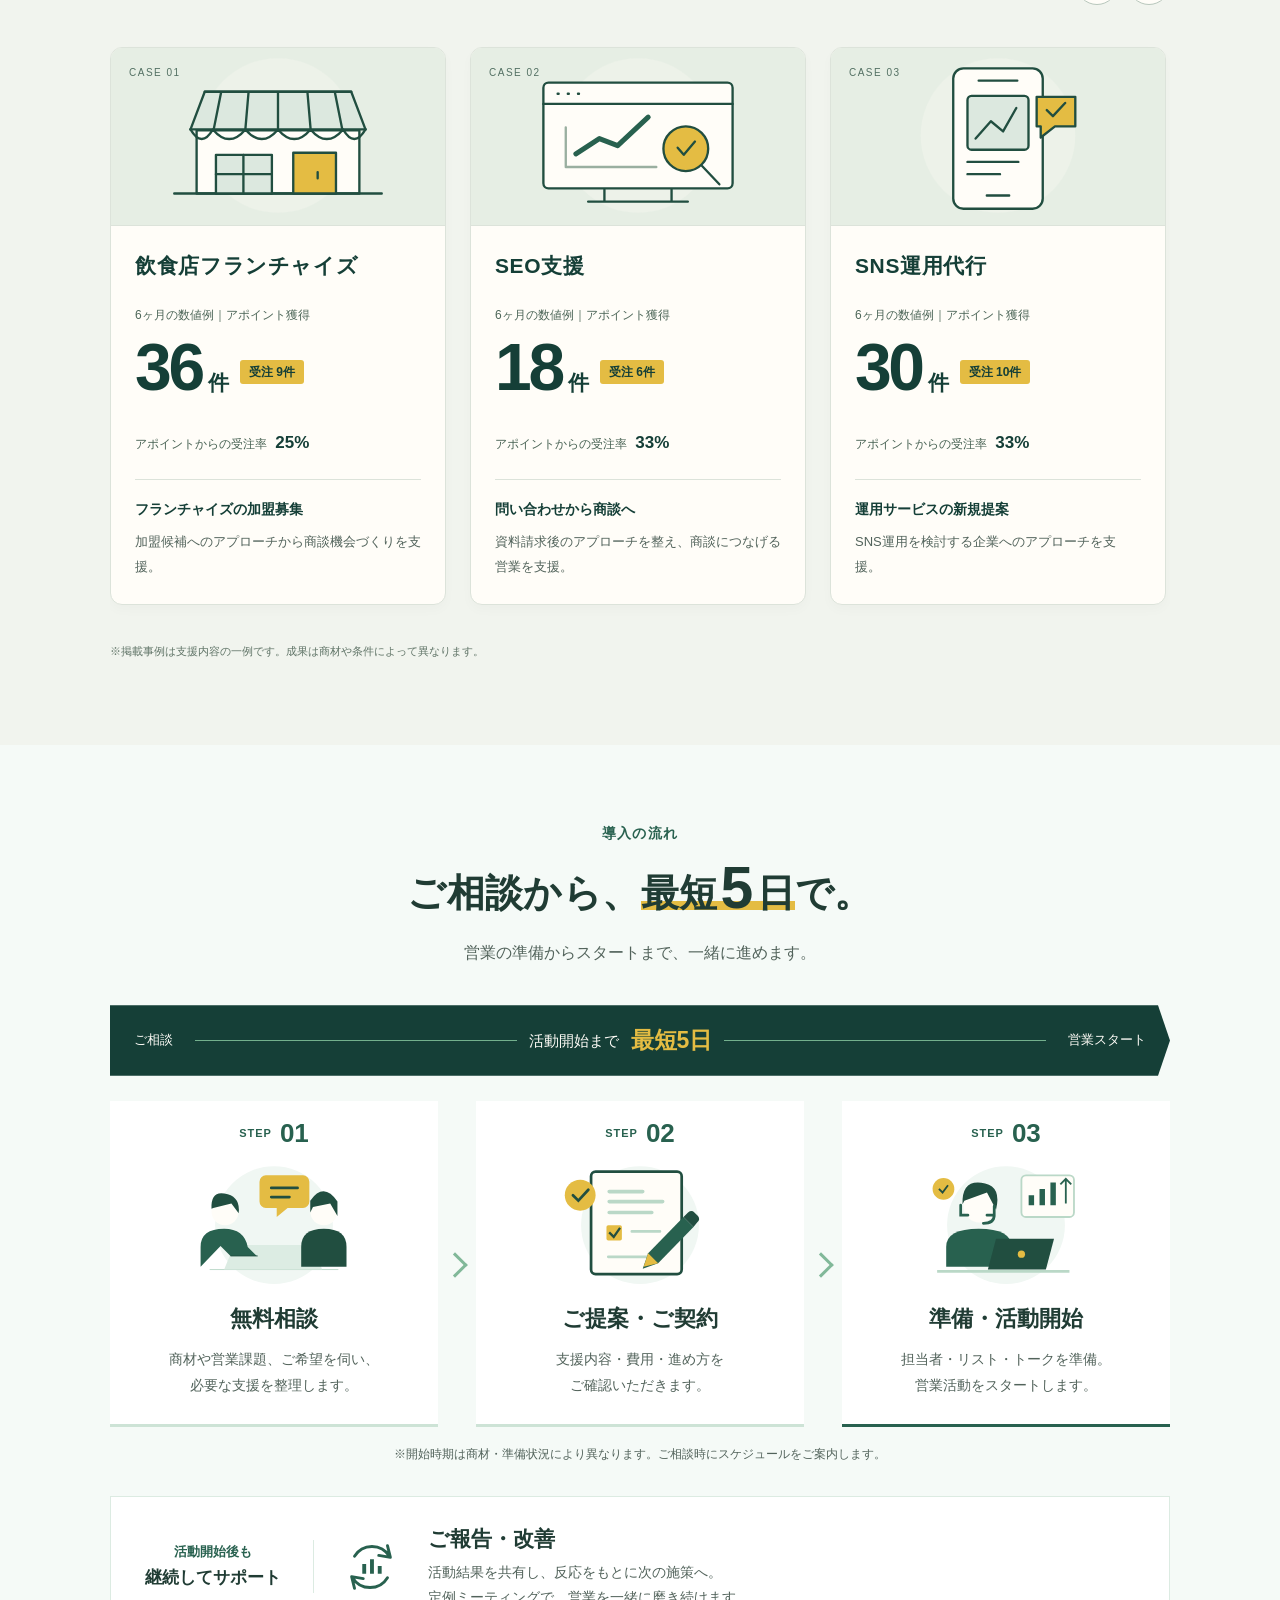
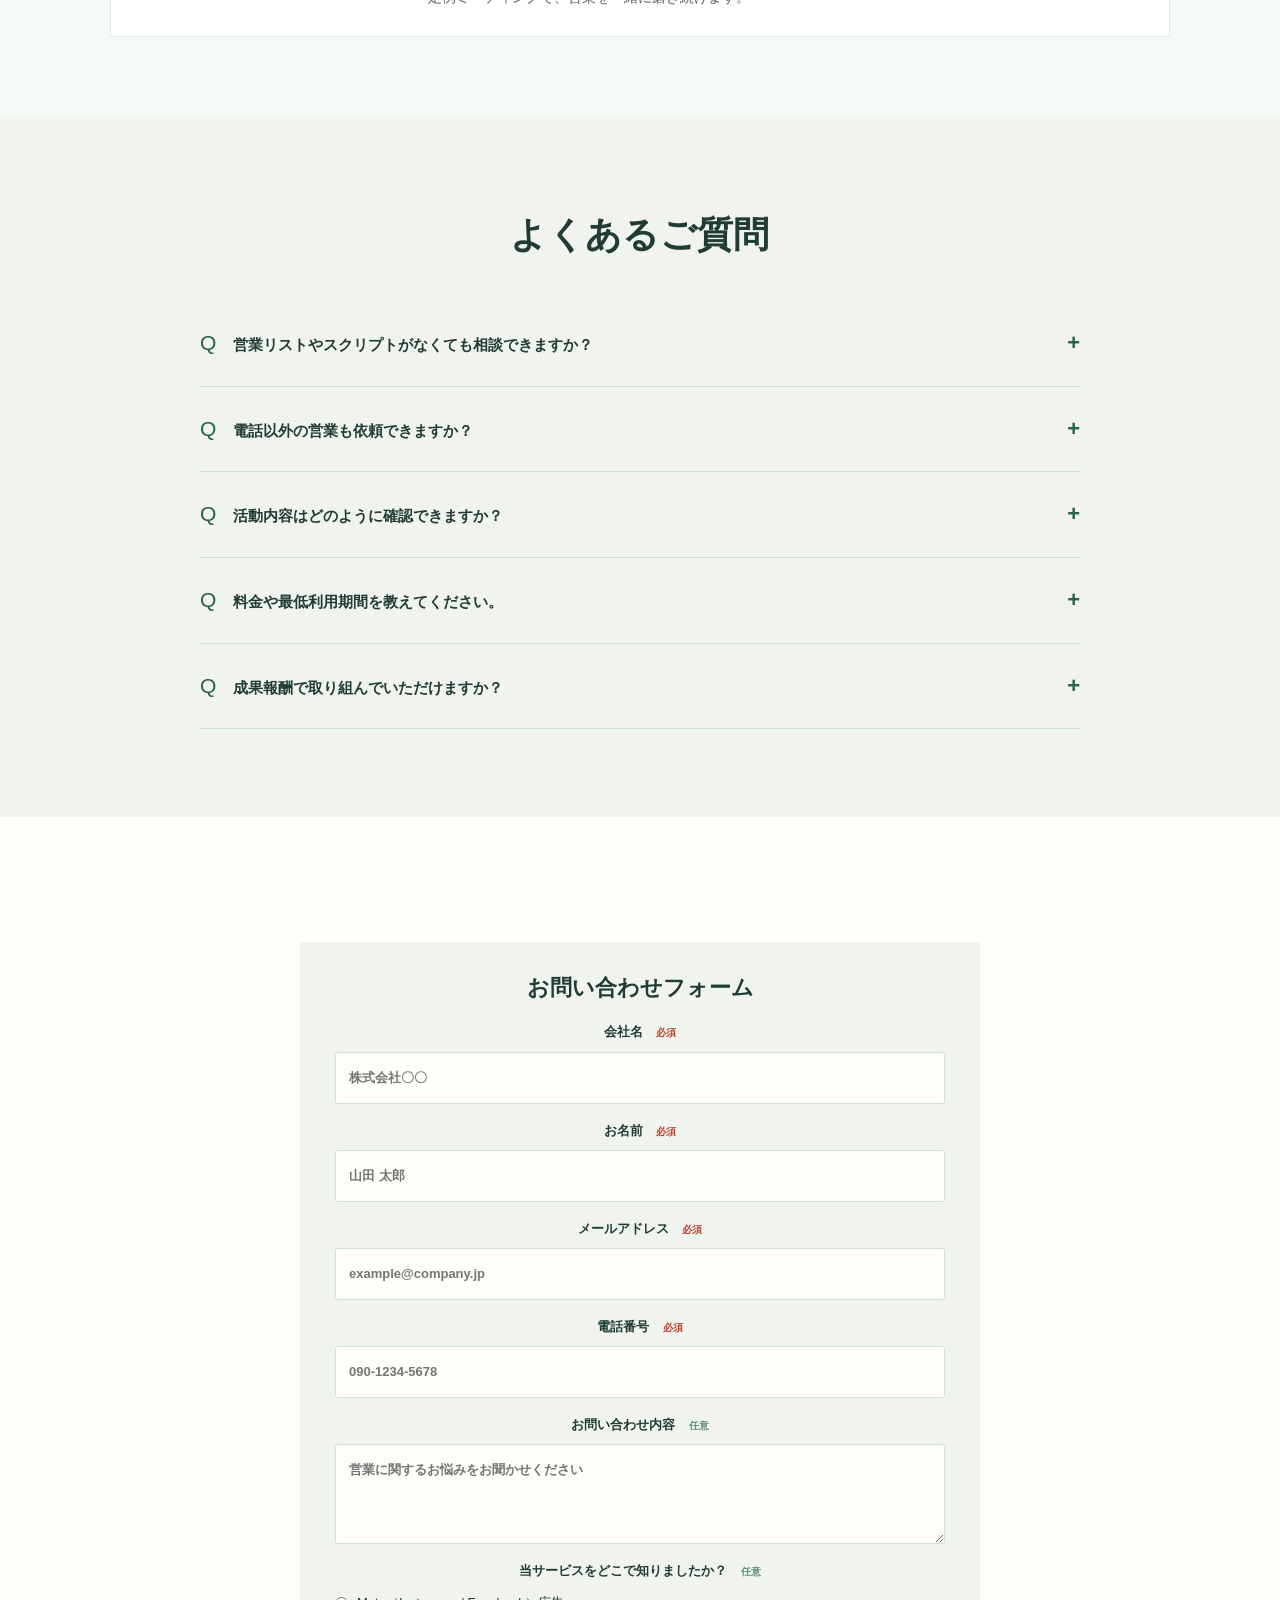
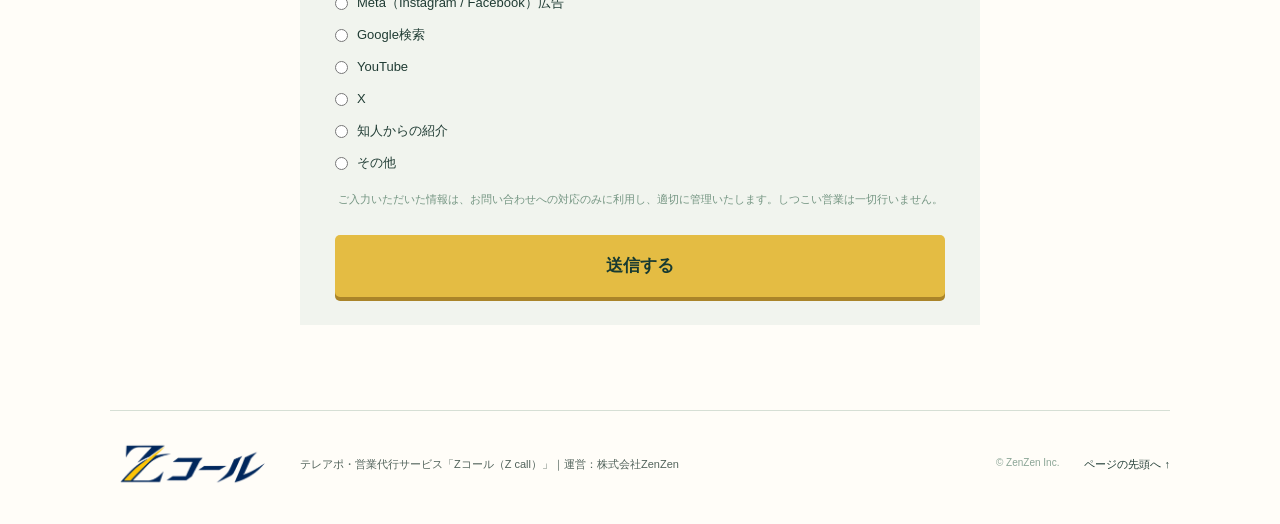
==== commit 190221f7: "SEO: ブランド名「Zコール（Z call）」をタイトル・説明文・フッターに明記、構造化データ・canonical・ファビコン・robots.txt・sitemap.xmlを追加 Co-Author" ====
--- a/x/index.html
+++ b/x/index.html
@@ -2,21 +2,21 @@
 <html lang="ja">
 <head>
 <meta charset="utf-8">
-<title>Zコール｜仕組みで売る、キーエンス式営業代行</title>
+<title>Zコール（Z call）｜キーエンス式テレアポ・営業代行 月額10万円〜｜株式会社ZenZen</title>
 <meta name="robots" content="noindex">
-<meta name="description" content="仕組みで売る営業術。キーエンス式営業代行のZコール。月額10万円〜、電話・メール・手紙・フォームで新規開拓を支援します。">
+<meta name="description" content="Zコール（Z call）は株式会社ZenZenのキーエンス式テレアポ・営業代行サービス。月額10万円〜・月約2,000コール。電話・メール・手紙・フォームで新規開拓を支援し、最短5日で開始できます。">
 <meta property="og:type" content="website">
 <meta property="og:locale" content="ja_JP">
 <meta property="og:site_name" content="Zコール">
-<meta property="og:title" content="Zコール｜仕組みで売る、キーエンス式営業代行">
-<meta property="og:description" content="仕組みで売る営業術。キーエンス式営業代行のZコール。月額10万円〜、電話・メール・手紙・フォームで新規開拓を支援します。">
+<meta property="og:title" content="Zコール（Z call）｜キーエンス式テレアポ・営業代行 月額10万円〜｜株式会社ZenZen">
+<meta property="og:description" content="Zコール（Z call）は株式会社ZenZenのキーエンス式テレアポ・営業代行サービス。月額10万円〜・月約2,000コール。電話・メール・手紙・フォームで新規開拓を支援し、最短5日で開始できます。">
 <meta property="og:url" content="https://zenzen.co.jp/">
 <meta property="og:image" content="https://zenzen.co.jp/assets/og-x-final-20261001.jpg">
 <meta property="og:image:width" content="1163">
 <meta property="og:image:height" content="630">
 <meta name="twitter:card" content="summary_large_image">
-<meta name="twitter:title" content="Zコール｜仕組みで売る、キーエンス式営業代行">
-<meta name="twitter:description" content="仕組みで売る営業術。キーエンス式営業代行のZコール。月額10万円〜、電話・メール・手紙・フォームで新規開拓を支援します。">
+<meta name="twitter:title" content="Zコール（Z call）｜キーエンス式テレアポ・営業代行 月額10万円〜｜株式会社ZenZen">
+<meta name="twitter:description" content="Zコール（Z call）は株式会社ZenZenのキーエンス式テレアポ・営業代行サービス。月額10万円〜・月約2,000コール。電話・メール・手紙・フォームで新規開拓を支援し、最短5日で開始できます。">
 <meta name="twitter:image" content="https://zenzen.co.jp/assets/og-x-final-20261001.jpg">
 
 <script>
